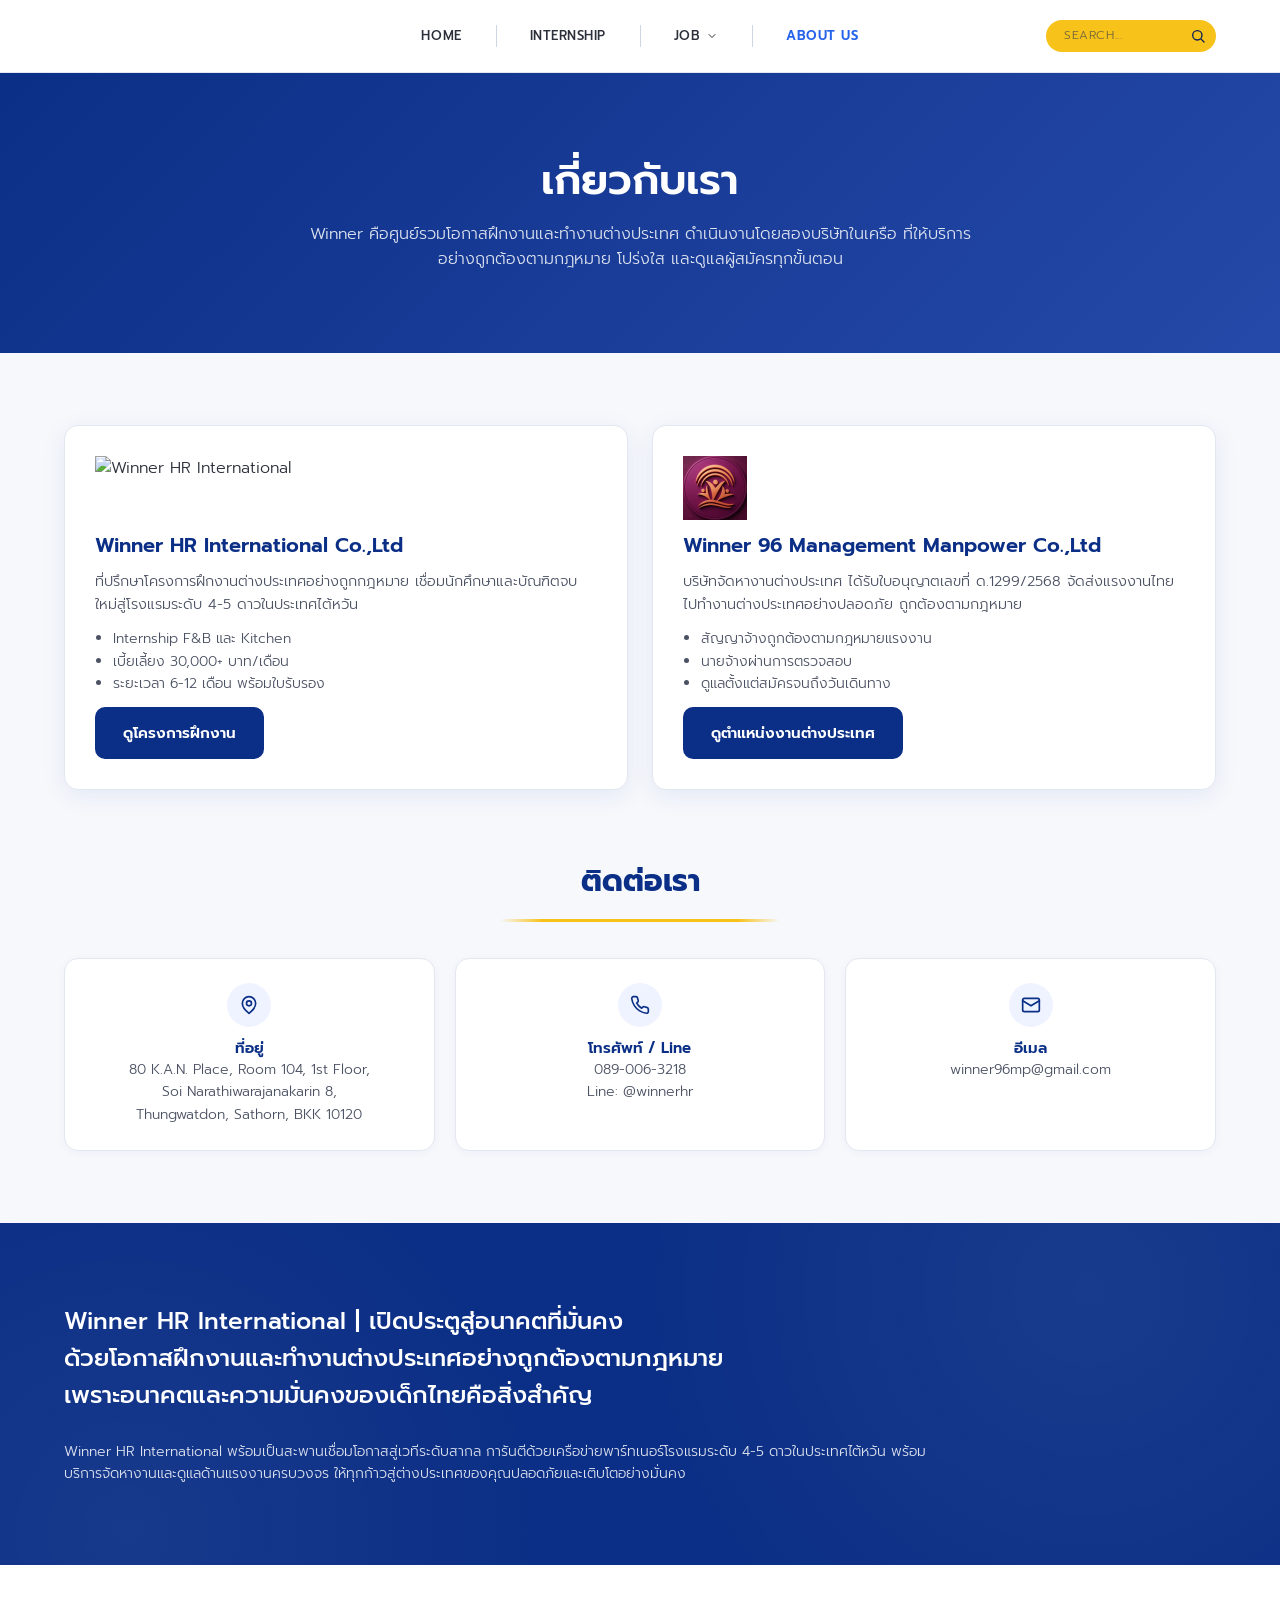
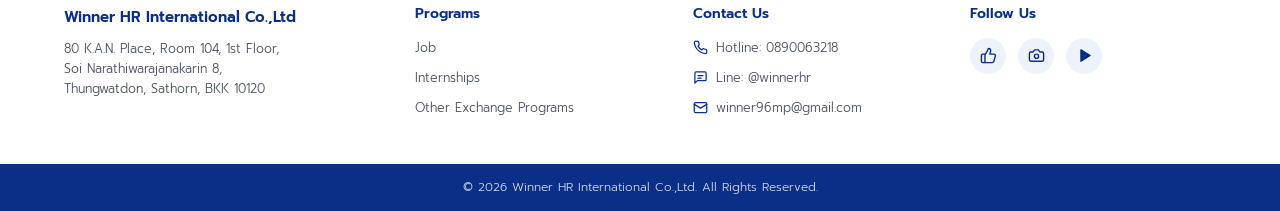
==== about.html @ a6081650 "First commit" ====
<!doctype html>
<html lang="th">
<head>
  <meta charset="utf-8">
  <meta name="viewport" content="width=device-width, initial-scale=1">
  <title>About Us | Winner</title>
  <link rel="preconnect" href="https://fonts.googleapis.com">
  <link rel="preconnect" href="https://fonts.gstatic.com" crossorigin>
  <link href="https://fonts.googleapis.com/css2?family=Prompt:wght@300;400;500;600;700;800&display=swap" rel="stylesheet">
  <link rel="stylesheet" href="css/style.css">
</head>
<body data-page="about" data-brand="none">
  <div id="site-header"></div>
  <main>
    <section class="about-hero">
      <div class="container">
        <h1>เกี่ยวกับเรา</h1>
        <p>Winner คือศูนย์รวมโอกาสฝึกงานและทำงานต่างประเทศ ดำเนินงานโดยสองบริษัทในเครือ ที่ให้บริการอย่างถูกต้องตามกฎหมาย โปร่งใส และดูแลผู้สมัครทุกขั้นตอน</p>
      </div>
    </section>

    <section class="section">
      <div class="container brand-grid">
        <div class="brand-card reveal">
          <img src="assets/logo-winner-hr.png" alt="Winner HR International">
          <h3>Winner HR International Co.,Ltd</h3>
          <p>ที่ปรึกษาโครงการฝึกงานต่างประเทศอย่างถูกกฎหมาย เชื่อมนักศึกษาและบัณฑิตจบใหม่สู่โรงแรมระดับ 4-5 ดาวในประเทศไต้หวัน</p>
          <ul><li>Internship F&amp;B และ Kitchen</li><li>เบี้ยเลี้ยง 30,000+ บาท/เดือน</li><li>ระยะเวลา 6-12 เดือน พร้อมใบรับรอง</li></ul>
          <a href="internship.html" class="btn btn-navy">ดูโครงการฝึกงาน</a>
        </div>
        <div class="brand-card reveal">
          <img src="assets/logo-winner96.jpg" alt="Winner 96 Management Manpower">
          <h3>Winner 96 Management Manpower Co.,Ltd</h3>
          <p>บริษัทจัดหางานต่างประเทศ ได้รับใบอนุญาตเลขที่ ด.1299/2568 จัดส่งแรงงานไทยไปทำงานต่างประเทศอย่างปลอดภัย ถูกต้องตามกฎหมาย</p>
          <ul><li>สัญญาจ้างถูกต้องตามกฎหมายแรงงาน</li><li>นายจ้างผ่านการตรวจสอบ</li><li>ดูแลตั้งแต่สมัครจนถึงวันเดินทาง</li></ul>
          <a href="job.html" class="btn btn-navy">ดูตำแหน่งงานต่างประเทศ</a>
        </div>
      </div>
    </section>

    <section id="contact" class="section" style="padding-top:0">
      <div class="container">
        <h2 class="section-title text-center reveal">ติดต่อเรา</h2>
        <span class="title-underline"></span>
        <div class="contact-grid" style="margin-top:36px" id="contact-grid"></div>
      </div>
    </section>
  </main>
  <div id="site-footer"></div>

  <script src="js/config.js"></script>
  <script src="js/jobs-data.js"></script>
  <script src="js/layout.js"></script>
  <script>
    (function () {
      const C = WINNER_CONFIG.contact;
      document.getElementById("contact-grid").innerHTML = `
        <div class="contact-item reveal"><span class="b-icon">${ICONS.mapPin}</span><h4>ที่อยู่</h4><p>${C.address}</p></div>
        <div class="contact-item reveal"><span class="b-icon">${ICONS.phone}</span><h4>โทรศัพท์ / Line</h4>
          <p><a href="tel:${C.hotline}">${C.hotlineDisplay}</a><br><a href="${C.lineUrl}" target="_blank" rel="noopener">Line: ${C.line}</a></p></div>
        <div class="contact-item reveal"><span class="b-icon">${ICONS.mail}</span><h4>อีเมล</h4><p><a href="mailto:${C.email}">${C.email}</a></p></div>`;
    })();
  </script>
</body>
</html>
---- css/style.css ----
/* =========================================================
   WINNER — shared styles
   ========================================================= */
:root {
  --navy: #0b2f86;
  --navy-700: #0a2a78;
  --navy-900: #071d57;
  --blue: #2563eb;
  --yellow: #f7c21a;
  --yellow-600: #e5ad00;
  --gold: #d4a437;
  --purple: #3b1460;
  --text: #2b2f3a;
  --muted: #6b7280;
  --line: #e3e7f0;
  --bg: #ffffff;
  --bg-soft: #f6f8fc;
  --card: #ffffff;
  --hot-bg: #f7ebc9;
  --radius: 14px;
  --shadow: 0 6px 24px rgba(11, 47, 134, 0.08);
  --shadow-lg: 0 16px 40px rgba(11, 47, 134, 0.16);
  --font: "Prompt", "Noto Sans Thai", system-ui, sans-serif;
}

*, *::before, *::after { box-sizing: border-box; }
html { scroll-behavior: smooth; }
body {
  margin: 0;
  font-family: var(--font);
  font-weight: 300;
  color: var(--text);
  background: var(--bg-soft);
  line-height: 1.6;
  -webkit-font-smoothing: antialiased;
}
img { max-width: 100%; display: block; }
a { color: inherit; text-decoration: none; }
h1, h2, h3, h4 { margin: 0; font-weight: 600; line-height: 1.3; color: var(--navy); }
p { margin: 0; }
button, input, select, textarea { font: inherit; }

.container { width: 100%; max-width: 1200px; margin: 0 auto; padding: 0 24px; }
.section { padding: 72px 0; }
.section-sm { padding: 48px 0; }
.text-center { text-align: center; }

.section-title { font-size: clamp(22px, 2.6vw, 30px); font-weight: 700; color: var(--navy); }
.section-sub { color: var(--muted); font-size: 15px; max-width: 760px; margin: 12px auto 0; }
.eyebrow { font-size: 12px; font-weight: 600; letter-spacing: .12em; text-transform: uppercase; color: var(--navy); }
.title-underline { display: block; width: 280px; max-width: 70%; height: 3px; margin: 18px auto 0; background: linear-gradient(90deg, transparent, var(--yellow) 15%, var(--yellow) 85%, transparent); border-radius: 3px; }

/* ---------- Buttons ---------- */
.btn {
  display: inline-flex; align-items: center; justify-content: center; gap: 8px;
  padding: 12px 26px; border-radius: 10px; border: 2px solid transparent;
  font-weight: 600; font-size: 15px; cursor: pointer; transition: .2s ease;
}
.btn-yellow { background: var(--yellow); color: var(--navy-900); }
.btn-yellow:hover { background: var(--yellow-600); transform: translateY(-1px); }
.btn-outline-light { border-color: rgba(255,255,255,.85); color: #fff; }
.btn-outline-light:hover { background: rgba(255,255,255,.12); }
.btn-navy { background: var(--navy); color: #fff; }
.btn-navy:hover { background: var(--navy-900); }
.btn-sm { padding: 7px 16px; font-size: 13px; border-radius: 999px; }
.btn-block { width: 100%; }

/* =========================================================
   Header
   ========================================================= */
.site-header {
  position: sticky; top: 0; z-index: 50;
  background: rgba(255,255,255,.96); backdrop-filter: blur(8px);
  border-bottom: 1px solid var(--line);
}
.header-inner {
  display: grid; grid-template-columns: 1fr auto 1fr; align-items: center;
  min-height: 72px; gap: 16px;
}
.brand { display: flex; align-items: center; justify-self: start; }
.brand img { height: 52px; width: auto; }
.main-nav { display: flex; align-items: center; }
.main-nav > a, .nav-dropdown > .nav-link {
  display: inline-flex; align-items: center; gap: 6px;
  padding: 8px 34px; font-size: 13px; font-weight: 500; letter-spacing: .04em;
  color: #2b2f3a; position: relative; background: none; border: 0; cursor: pointer;
}
.main-nav > * + *::before {
  content: ""; position: absolute; left: 0; top: 50%; transform: translateY(-50%);
  width: 1px; height: 22px; background: #cfd5e3;
}
.main-nav > a, .nav-dropdown { position: relative; }
.main-nav > a:hover, .nav-dropdown > .nav-link:hover, .main-nav .active { color: var(--blue); }
.main-nav .active { font-weight: 600; }
.nav-dropdown .chev { width: 12px; height: 12px; transition: transform .2s; }
.dropdown-menu {
  position: absolute; top: calc(100% + 6px); left: 50%; transform: translate(-50%, 6px);
  min-width: 240px; background: #fff; border-radius: 12px; box-shadow: var(--shadow-lg);
  border: 1px solid var(--line); padding: 8px; opacity: 0; visibility: hidden; transition: .18s ease;
}
.dropdown-menu::before { content: ""; position: absolute; inset: -10px 0 auto 0; height: 10px; }
.nav-dropdown:hover .dropdown-menu, .nav-dropdown.open .dropdown-menu {
  opacity: 1; visibility: visible; transform: translate(-50%, 0);
}
.nav-dropdown:hover .chev, .nav-dropdown.open .chev { transform: rotate(180deg); }
.dropdown-menu a, .dropdown-menu .disabled {
  display: flex; align-items: center; gap: 10px; padding: 9px 12px; border-radius: 8px;
  font-size: 14px; font-weight: 400;
}
.dropdown-menu a:hover { background: var(--bg-soft); color: var(--navy); }
.dropdown-menu a.current { background: #eef3ff; color: var(--navy); font-weight: 500; }
.dropdown-menu .disabled { color: #a0a7b5; cursor: default; font-size: 13px; }
.dropdown-menu .flag { width: 24px; height: 16px; object-fit: cover; border-radius: 3px; box-shadow: 0 0 0 1px rgba(0,0,0,.08); }
.dropdown-menu .dd-label { font-size: 11px; font-weight: 600; letter-spacing: .08em; color: var(--muted); padding: 6px 12px 4px; text-transform: uppercase; }
.dropdown-menu hr { border: 0; border-top: 1px solid var(--line); margin: 6px 4px; }

.search {
  justify-self: end; display: flex; align-items: center;
  background: var(--yellow); border-radius: 999px; padding: 4px 6px 4px 16px; width: 170px;
}
.search input {
  border: 0; background: transparent; outline: none; width: 100%;
  font-size: 12px; color: var(--navy-900);
}
.search input::placeholder { color: rgba(7,29,87,.55); letter-spacing: .05em; }
.search button { border: 0; background: transparent; cursor: pointer; display: grid; place-items: center; padding: 4px; color: var(--navy-900); }
.search svg { width: 16px; height: 16px; }

.nav-toggle { display: none; border: 0; background: transparent; cursor: pointer; padding: 8px; color: var(--navy); justify-self: end; }
.nav-toggle svg { width: 26px; height: 26px; }

.toast {
  position: fixed; left: 50%; bottom: 28px; transform: translate(-50%, 20px);
  background: var(--navy-900); color: #fff; padding: 12px 20px; border-radius: 10px;
  font-size: 14px; opacity: 0; transition: .25s; z-index: 100; pointer-events: none; box-shadow: var(--shadow-lg);
}
.toast.show { opacity: 1; transform: translate(-50%, 0); }

/* =========================================================
   Media slots (image with designed fallback)
   ========================================================= */
.media {
  position: relative; overflow: hidden;
  background: var(--ph, linear-gradient(135deg, #dfe6f5, #b9c7e6));
  background-size: cover; background-position: center;
}
.media.has-img { background-image: var(--img) !important; }
.media.has-img .fallback-only { display: none !important; }
.img-hint {
  position: absolute; right: 8px; bottom: 8px; z-index: 3;
  font: 500 10px/1 ui-monospace, monospace; padding: 4px 6px; border-radius: 4px;
  background: rgba(0,0,0,.45); color: #fff; opacity: .75; pointer-events: none;
}
.media.has-img .img-hint { display: none; }

/* =========================================================
   Hero carousel (home)
   ========================================================= */
.hero-carousel { position: relative; overflow: hidden; background: #0d1a40; }
.slides { display: flex; transition: transform .6s cubic-bezier(.6,.05,.3,1); }
.slide { flex: 0 0 100%; aspect-ratio: 1440 / 560; min-height: 340px; }
.slide .slide-content {
  position: absolute; inset: 0; display: flex; flex-direction: column; justify-content: center;
  padding: 0 7%; color: #fff;
}
.carousel-btn {
  position: absolute; top: 50%; transform: translateY(-50%); z-index: 5;
  width: 44px; height: 44px; border-radius: 50%; border: 0; cursor: pointer;
  background: rgba(255,255,255,.85); color: var(--navy); display: grid; place-items: center;
  box-shadow: var(--shadow);
}
.carousel-btn:hover { background: #fff; }
.carousel-btn svg { width: 20px; height: 20px; }
.carousel-btn.prev { left: 18px; }
.carousel-btn.next { right: 18px; }
.dots { position: absolute; bottom: 16px; left: 0; right: 0; display: flex; justify-content: center; gap: 8px; z-index: 5; }
.dots button { width: 10px; height: 10px; border-radius: 999px; border: 0; background: rgba(255,255,255,.55); cursor: pointer; transition: .25s; padding: 0; }
.dots button.active { width: 28px; background: var(--yellow); }

/* fallback designs for banners */
.ph-hr {
  --ph: radial-gradient(circle at 80% 30%, rgba(255,255,255,.25), transparent 40%),
        linear-gradient(110deg, #ffffff 0%, #ffffff 56%, #1f3f93 56.2%, #0b2f86 75%, #3a64c8 100%);
}
.ph-hr .slide-content { color: var(--navy); }
.banner-title-hr { font-size: clamp(40px, 7vw, 96px); font-weight: 800; color: var(--navy); line-height: 1; }
.banner-title-hr span { display: block; font-style: italic; color: var(--gold); font-weight: 700; }
.ph-w96 {
  --ph: radial-gradient(circle at 75% 40%, rgba(247,194,26,.35), transparent 35%),
        linear-gradient(120deg, #2a0b4a 0%, #4b1680 55%, #2a0b4a 100%);
}
.banner-title-w96 { font-size: clamp(26px, 4vw, 52px); font-weight: 700; color: #fff; }
.banner-title-w96 b { color: var(--yellow); font-weight: 800; }
.banner-badges { display: flex; flex-wrap: wrap; gap: 10px 22px; margin-top: 22px; }
.banner-badges span { display: inline-flex; align-items: center; gap: 8px; font-size: clamp(12px, 1.2vw, 15px); }
.banner-badges svg, .license-pill svg { width: 26px; height: 26px; color: var(--yellow); flex: none; }
i[data-icon] { display: inline-flex; font-style: normal; }
.ph-hr .banner-badges svg { color: var(--navy); }
.banner-logo-text { font-weight: 800; letter-spacing: .08em; font-size: clamp(18px, 2.4vw, 32px); margin-bottom: 8px; }
.ph-w96 .banner-logo-text { color: var(--yellow); }
.license-pill {
  position: absolute; top: 22px; right: 26px; z-index: 2; display: flex; align-items: center; gap: 8px;
  padding: 8px 16px; border: 1.5px solid var(--yellow); border-radius: 999px; color: #fff; font-size: 13px;
  background: rgba(0,0,0,.25);
}
.license-pill svg { width: 22px; height: 22px; color: var(--yellow); }

/* =========================================================
   Intro + category cards
   ========================================================= */
.intro-title { font-size: clamp(20px, 2.4vw, 28px); font-weight: 700; max-width: 900px; margin: 0 auto; }
.intro-quote { color: #4b5263; max-width: 720px; margin: 18px auto 0; font-size: 15px; }

.cat-grid { display: grid; grid-template-columns: repeat(3, 1fr); gap: 20px; }
.cat-card {
  position: relative; border-radius: var(--radius); overflow: hidden; aspect-ratio: 1 / 1.08;
  display: grid; place-items: center; text-align: center; color: #fff;
  box-shadow: var(--shadow); transition: transform .3s ease, box-shadow .3s ease;
}
.cat-card::after { content: ""; position: absolute; inset: 0; background: var(--tint); z-index: 1; transition: opacity .3s; }
.cat-card:hover { transform: translateY(-6px); box-shadow: var(--shadow-lg); }
.cat-card:hover::after { opacity: .88; }
.cat-card .cat-label { position: relative; z-index: 2; font-size: clamp(18px, 2vw, 24px); font-weight: 500; letter-spacing: .04em; line-height: 1.25; padding: 0 16px; }
.cat-card .cat-more { display: block; font-size: 13px; font-weight: 400; margin-top: 8px; opacity: 0; transform: translateY(6px); transition: .3s; }
.cat-card:hover .cat-more { opacity: 1; transform: none; }
.cat-job { --tint: rgba(56, 96, 196, .72); --ph: linear-gradient(135deg, #9fb5ea, #4a6fc4); }
.cat-intern { --tint: rgba(36, 150, 96, .78); --ph: linear-gradient(135deg, #8fd6b0, #23915c); }
.cat-other { --tint: rgba(226, 96, 28, .78); --ph: linear-gradient(135deg, #f8b27c, #d9581a); }
.cat-card .soon-badge { position: absolute; top: 14px; right: 14px; z-index: 2; background: rgba(255,255,255,.9); color: #c2410c; font-size: 11px; font-weight: 600; padding: 4px 10px; border-radius: 999px; }

/* =========================================================
   Program highlight block
   ========================================================= */
.highlight-grid { display: grid; grid-template-columns: 1fr 1fr; gap: 20px; align-items: stretch; }
.poster {
  border-radius: var(--radius); box-shadow: var(--shadow); min-height: 340px;
  --ph: linear-gradient(160deg, #ffffff 0%, #f1ecff 55%, #e2d8ff 100%);
}
.poster-fallback { position: absolute; inset: 0; padding: 26px; display: flex; flex-direction: column; justify-content: space-between; }
.poster-fallback .p-title { font-size: clamp(30px, 4vw, 48px); font-weight: 800; color: #1a1a2e; line-height: 1; font-style: italic; }
.poster-fallback .p-title em { color: #e11d74; }
.poster-fallback .p-tag { display: inline-block; background: #3b1a7a; color: #fff; padding: 4px 14px; border-radius: 6px; font-weight: 600; font-size: 14px; margin-top: 10px; }
.poster-fallback .p-stats { display: flex; gap: 12px; flex-wrap: wrap; }
.poster-fallback .p-stats div { background: #fff; border-radius: 10px; padding: 8px 14px; text-align: center; box-shadow: 0 2px 8px rgba(0,0,0,.06); font-size: 12px; }
.poster-fallback .p-stats b { display: block; color: #e11d48; font-size: 22px; font-weight: 800; }
.highlight-side { display: grid; grid-template-rows: auto 1fr; gap: 20px; }
.info-card { background: var(--card); border: 1px solid var(--line); border-radius: var(--radius); padding: 24px; box-shadow: var(--shadow); }
.info-head { display: flex; gap: 14px; align-items: flex-start; }
.icon-box {
  flex: none; width: 40px; height: 40px; border-radius: 10px; display: grid; place-items: center;
  border: 1.5px solid #c9d4ee; color: var(--navy); background: #fff;
}
.icon-box svg { width: 20px; height: 20px; }
.info-head h3 { font-size: 17px; font-weight: 500; color: var(--navy); }
.info-head p { font-size: 13px; color: var(--muted); margin-top: 4px; }
.stat-row { display: grid; grid-template-columns: 1fr 1fr; gap: 12px; margin-top: 20px; }
.stat { border: 1px solid var(--line); border-radius: 10px; padding: 12px; text-align: center; }
.stat b { display: block; color: var(--navy); font-size: 17px; font-weight: 700; }
.stat span { font-size: 12px; color: var(--muted); }
.mini-row { display: grid; grid-template-columns: 1fr 1fr; gap: 20px; }
.mini-img { border-radius: var(--radius); min-height: 150px; box-shadow: var(--shadow); --ph: linear-gradient(135deg, #f3ead8, #c9b48a); }
.mini-img .mini-fallback { position: absolute; inset: 0; padding: 16px; display: flex; flex-direction: column; justify-content: flex-end; color: #3a2a00; font-weight: 700; font-size: 18px; line-height: 1.25; }
.consult-card {
  position: relative; overflow: hidden; border-radius: var(--radius); padding: 22px;
  background: var(--navy); color: #fff; display: flex; flex-direction: column; justify-content: center; gap: 6px;
  box-shadow: var(--shadow);
}
.consult-card h3 { color: #fff; font-size: 16px; }
.consult-card p { font-size: 12px; color: rgba(255,255,255,.75); max-width: 70%; }
.consult-card .btn { align-self: flex-start; margin-top: 10px; }
.consult-card .bg-icon { position: absolute; right: -14px; bottom: -14px; width: 110px; height: 110px; color: rgba(255,255,255,.08); }

/* =========================================================
   Why choose
   ========================================================= */
.why-grid { display: grid; grid-template-columns: 1fr 1fr; gap: 40px; align-items: center; }
.why-title { font-size: 22px; font-weight: 600; margin-bottom: 24px; }
.why-item { display: flex; gap: 16px; margin-bottom: 24px; }
.why-item .dot-icon { flex: none; width: 36px; height: 36px; border-radius: 50%; display: grid; place-items: center; }
.why-item .dot-icon svg { width: 18px; height: 18px; }
.why-item h4 { font-size: 15px; font-weight: 600; color: #1f2937; }
.why-item p { font-size: 13.5px; color: var(--muted); margin-top: 4px; }
.di-blue { background: #e7ecfb; color: var(--navy); }
.di-yellow { background: #fdf0c7; color: #a87700; }
.di-indigo { background: #e5e9ff; color: #3355d6; }
.why-photos { display: grid; grid-template-columns: 1fr 1fr; gap: 18px; align-items: center; }
.why-photos .media { border-radius: var(--radius); box-shadow: var(--shadow); }
.why-photos .media:first-child { aspect-ratio: 1 / .95; --ph: linear-gradient(135deg, #e8eef8, #9fb3d6); }
.why-photos .media:last-child { aspect-ratio: 1 / 1.08; --ph: linear-gradient(135deg, #dfe9f2, #7e9bc0); margin-top: 32px; }

/* =========================================================
   Benefit cards
   ========================================================= */
.benefit-grid { display: flex; flex-wrap: wrap; justify-content: center; gap: 20px; }
.benefit-card {
  flex: 1 1 280px; max-width: 360px; background: var(--card); border: 1px solid var(--line);
  border-radius: var(--radius); padding: 26px 22px; box-shadow: 0 2px 10px rgba(11,47,134,.04);
  transition: .25s;
}
.benefit-card:hover { box-shadow: var(--shadow); transform: translateY(-3px); }
.benefit-card .b-icon { width: 34px; height: 34px; border-radius: 8px; background: var(--yellow); color: var(--navy-900); display: grid; place-items: center; margin-bottom: 18px; }
.benefit-card .b-icon svg { width: 18px; height: 18px; }
.benefit-card h3 { font-size: 15px; font-weight: 600; }
.benefit-card p { font-size: 13px; color: var(--muted); margin-top: 6px; }
.benefit-grid.two { display: grid; grid-template-columns: 1fr 1fr; }
.benefit-grid.two .benefit-card { max-width: none; }

/* =========================================================
   CTA band + footer
   ========================================================= */
.cta-band {
  background:
    radial-gradient(circle at 85% 20%, rgba(255,255,255,.06), transparent 40%),
    radial-gradient(circle at 10% 90%, rgba(255,255,255,.05), transparent 35%),
    var(--navy);
  color: #fff; padding: 80px 0;
}
.cta-band h2 { color: #fff; font-size: clamp(18px, 2vw, 24px); font-weight: 500; line-height: 1.55; }
.cta-band p { margin-top: 26px; font-size: 14px; color: rgba(255,255,255,.85); max-width: 880px; }

.site-footer { background: #fff; padding: 40px 0 0; }
.footer-grid { display: grid; grid-template-columns: 1.3fr 1fr 1fr 1fr; gap: 32px; padding-bottom: 36px; }
.footer-brand img { height: 50px; width: auto; margin-bottom: 14px; }
.footer-brand .footer-name { font-weight: 600; color: var(--navy); font-size: 15px; margin-bottom: 10px; }
.footer-brand p { font-size: 12.5px; color: #4b5263; }
.footer-col h4 { font-size: 14px; font-weight: 600; margin-bottom: 14px; }
.footer-col a, .footer-col li { display: flex; align-items: center; gap: 8px; font-size: 12.5px; color: #4b5263; margin-bottom: 10px; }
.footer-col a:hover { color: var(--navy); }
.footer-col ul { list-style: none; margin: 0; padding: 0; }
.footer-col svg { width: 15px; height: 15px; color: var(--navy); flex: none; }
.socials { display: flex; gap: 12px; }
.socials a { width: 36px; height: 36px; border-radius: 50%; background: #eef2fb; display: grid; place-items: center; color: var(--navy); transition: .2s; margin: 0; }
.socials a:hover { background: var(--navy); color: #fff; }
.socials a:hover svg { color: #fff; }
.socials svg { width: 17px; height: 17px; }
.copyright { background: var(--navy); color: rgba(255,255,255,.8); text-align: center; font-size: 12px; padding: 14px 0; }

/* =========================================================
   Internship page
   ========================================================= */
.tw-hero { display: grid; grid-template-columns: 1fr 1fr; height: clamp(420px, 46vw, 640px); }
.tw-left { display: grid; grid-template-rows: 1.15fr 1fr; gap: 6px; padding-right: 6px; background: #fff; }
.tw-left-bottom { display: grid; grid-template-columns: 1fr 1fr; grid-template-rows: 1fr 1fr; gap: 6px; }
.tw-left .media:nth-child(1) { --ph: linear-gradient(160deg, #c0392b, #7b1d12 60%, #e3b04b); }
.tw-left-bottom .media:nth-child(1) { --ph: linear-gradient(160deg, #a6c8ef, #e9eef6 70%, #9aa7b8); }
.tw-left-bottom .media:nth-child(2) { --ph: radial-gradient(circle at 50% 50%, #ff4b2b, #8a0f0f 70%); }
.tw-left-bottom .media:nth-child(3) { --ph: linear-gradient(160deg, #3b2412, #c3741e 60%, #2a1a0b); }
.tw-left-bottom .media:nth-child(4) { --ph: linear-gradient(180deg, #6fa8ff, #ffffff 50%, #5c8fd6); }
.tw-right {
  --ph: radial-gradient(circle at 70% 85%, rgba(255,190,90,.6), transparent 45%),
        linear-gradient(180deg, #2c3e78 0%, #7a3d6a 55%, #f0954a 100%);
  display: flex; align-items: flex-start; justify-content: center;
}
.tw-right .tw-text {
  position: relative; z-index: 2; margin-top: 18%; text-align: center; color: #fff;
  font-size: clamp(30px, 4.4vw, 64px); font-weight: 600; line-height: 1.2; letter-spacing: .02em;
  text-shadow: 0 4px 20px rgba(0,0,0,.4);
}
.tw-flag { position: absolute; top: 0; left: 6%; width: 46%; aspect-ratio: 3/2; opacity: .9; z-index: 1; filter: drop-shadow(0 6px 18px rgba(0,0,0,.3)); }

.page-title { font-size: clamp(24px, 3.2vw, 36px); font-weight: 700; color: var(--navy); }

/* =========================================================
   Application form
   ========================================================= */
.apply-section { background: linear-gradient(180deg, var(--bg-soft) 0%, #eaf0fc 100%); }
.apply-wrap { display: grid; grid-template-columns: 340px 1fr; gap: 28px; align-items: start; }
.apply-aside {
  background: var(--navy); color: #fff; border-radius: var(--radius); padding: 30px 26px;
  position: sticky; top: 96px; overflow: hidden;
}
.apply-aside h3 { color: #fff; font-size: 20px; }
.apply-aside > p { color: rgba(255,255,255,.8); font-size: 14px; margin-top: 8px; }
.steps { list-style: none; padding: 0; margin: 24px 0 0; counter-reset: step; }
.steps li { counter-increment: step; position: relative; padding-left: 42px; margin-bottom: 18px; font-size: 14px; }
.steps li::before {
  content: counter(step); position: absolute; left: 0; top: 0; width: 28px; height: 28px; border-radius: 50%;
  background: var(--yellow); color: var(--navy-900); font-weight: 700; display: grid; place-items: center; font-size: 13px;
}
.steps li b { display: block; font-weight: 600; }
.steps li span { color: rgba(255,255,255,.7); font-size: 12.5px; }
.aside-contact { border-top: 1px solid rgba(255,255,255,.18); margin-top: 8px; padding-top: 18px; font-size: 13px; }
.aside-contact a { display: flex; align-items: center; gap: 8px; margin-bottom: 8px; color: #fff; }
.aside-contact svg { width: 16px; height: 16px; color: var(--yellow); }

.form-card { background: #fff; border-radius: var(--radius); padding: 32px; box-shadow: var(--shadow); border: 1px solid var(--line); }
.form-card h3 { font-size: 22px; }
.form-card .form-sub { color: var(--muted); font-size: 14px; margin-top: 6px; }
.form-group-title {
  display: flex; align-items: center; gap: 10px; font-size: 15px; font-weight: 600; color: var(--navy);
  margin: 28px 0 14px; padding-bottom: 8px; border-bottom: 1px solid var(--line);
}
.form-group-title .n { width: 24px; height: 24px; border-radius: 6px; background: #eef3ff; display: grid; place-items: center; font-size: 12px; }
.form-grid { display: grid; grid-template-columns: 1fr 1fr; gap: 16px 18px; }
.field { display: flex; flex-direction: column; gap: 6px; min-width: 0; }
.field.full { grid-column: 1 / -1; }
.field label, .field .label { font-size: 13.5px; font-weight: 500; color: #374151; }
.field .req { color: #e11d48; }
.field input, .field select, .field textarea {
  width: 100%; padding: 11px 14px; border: 1.5px solid #dbe1ec; border-radius: 10px; background: #fbfcfe;
  font-size: 14px; color: var(--text); outline: none; transition: border-color .15s, box-shadow .15s;
}
.field textarea { min-height: 96px; resize: vertical; }
.field input:focus, .field select:focus, .field textarea:focus { border-color: var(--blue); box-shadow: 0 0 0 3px rgba(37,99,235,.12); background: #fff; }
.field.invalid input, .field.invalid select, .field.invalid textarea { border-color: #e11d48; }
.field .err { font-size: 12px; color: #e11d48; display: none; }
.field.invalid .err { display: block; }
.choice-row { display: flex; flex-wrap: wrap; gap: 8px; }
.choice { position: relative; }
.choice input { position: absolute; opacity: 0; pointer-events: none; }
.choice span {
  display: inline-block; padding: 8px 16px; border: 1.5px solid #dbe1ec; border-radius: 999px; font-size: 13.5px;
  cursor: pointer; transition: .15s; background: #fbfcfe;
}
.choice input:checked + span { border-color: var(--navy); background: var(--navy); color: #fff; }
.choice input:focus-visible + span { box-shadow: 0 0 0 3px rgba(37,99,235,.25); }
.consent { display: flex; gap: 10px; align-items: flex-start; font-size: 13px; color: #4b5263; margin-top: 22px; }
.consent input { margin-top: 4px; width: 18px; height: 18px; accent-color: var(--navy); flex: none; }
.form-actions { margin-top: 24px; display: flex; gap: 12px; align-items: center; flex-wrap: wrap; }
.form-actions .btn[disabled] { opacity: .6; cursor: wait; }
.form-note { font-size: 12px; color: var(--muted); }
.form-success { text-align: center; padding: 40px 10px; display: none; }
.form-success .ok { width: 72px; height: 72px; border-radius: 50%; background: #e7f8ef; color: #16a34a; display: grid; place-items: center; margin: 0 auto 18px; }
.form-success .ok svg { width: 36px; height: 36px; }
.form-success h3 { font-size: 22px; }
.form-success p { color: var(--muted); margin-top: 8px; }
.form-card.done form { display: none; }
.form-card.done .form-success { display: block; }
.demo-note { margin-top: 14px; font-size: 12px; color: #a16207; background: #fef9e7; border: 1px dashed #f4d27a; padding: 8px 12px; border-radius: 8px; display: inline-block; }

/* =========================================================
   Job pages
   ========================================================= */
.w96-banner { aspect-ratio: 1440 / 560; min-height: 360px; }
.w96-banner .slide-content { position: absolute; inset: 0; display: flex; flex-direction: column; justify-content: center; padding: 0 7%; color: #fff; }

.country-select-bar {
  display: flex; align-items: center; justify-content: center; gap: 12px; flex-wrap: wrap; margin-top: 26px;
}
.country-select-bar label { font-weight: 500; color: var(--navy); font-size: 15px; }
.select-pretty {
  appearance: none; -webkit-appearance: none; min-width: 260px; padding: 12px 44px 12px 16px; border-radius: 10px;
  border: 1.5px solid #cfd8ea; background: #fff url("data:image/svg+xml,%3Csvg xmlns='http://www.w3.org/2000/svg' viewBox='0 0 24 24' fill='none' stroke='%230b2f86' stroke-width='2.4' stroke-linecap='round' stroke-linejoin='round'%3E%3Cpath d='m6 9 6 6 6-6'/%3E%3C/svg%3E") no-repeat right 14px center / 16px;
  font-size: 15px; color: var(--navy); font-weight: 500; cursor: pointer; outline: none;
}
.select-pretty:focus { border-color: var(--blue); box-shadow: 0 0 0 3px rgba(37,99,235,.12); }
.country-grid { display: grid; grid-template-columns: repeat(auto-fill, minmax(240px, 1fr)); gap: 20px; margin-top: 36px; }
.country-card {
  position: relative; border-radius: var(--radius); overflow: hidden; background: #fff; border: 1px solid var(--line);
  box-shadow: var(--shadow); transition: .25s; display: flex; flex-direction: column;
}
.country-card:hover { transform: translateY(-4px); box-shadow: var(--shadow-lg); }
.country-card .cc-img { aspect-ratio: 16/9; --ph: linear-gradient(135deg, #263b6e, #0b1a3f); display: grid; place-items: center; }
.country-card .cc-flag { width: 76px; height: 76px; border-radius: 50%; object-fit: cover; border: 3px solid var(--gold); box-shadow: 0 6px 16px rgba(0,0,0,.3); position: relative; z-index: 2; }
.country-card .cc-body { padding: 16px 18px 20px; }
.country-card h3 { font-size: 18px; }
.country-card p { font-size: 13px; color: var(--muted); margin-top: 2px; }
.country-card .cc-meta { display: flex; justify-content: space-between; align-items: center; margin-top: 12px; font-size: 13px; color: var(--navy); font-weight: 500; }
.country-card.coming { opacity: .6; pointer-events: none; }
.country-card.coming .cc-img { --ph: linear-gradient(135deg, #cfd6e4, #aab3c5); }
.country-card .cc-badge { position: absolute; top: 12px; left: 12px; z-index: 3; background: var(--yellow); color: var(--navy-900); font-size: 11px; font-weight: 600; padding: 4px 10px; border-radius: 999px; }

.job-hero {
  position: relative; color: #fff; padding: 64px 0;
  --ph: radial-gradient(circle at 75% 30%, rgba(80,110,170,.4), transparent 50%), linear-gradient(135deg, #1b2747 0%, #2d3c5e 50%, #121a33 100%);
}
.job-hero::before {
  content: ""; position: absolute; inset: 0; z-index: 1;
  background: linear-gradient(90deg, rgba(11,20,45,.88) 0%, rgba(11,20,45,.6) 55%, rgba(11,20,45,.25) 100%);
}
.job-hero .container { position: relative; z-index: 2; display: grid; grid-template-columns: 1.3fr 1fr; gap: 40px; align-items: center; }
.legal-badge { display: inline-flex; align-items: center; gap: 6px; background: var(--yellow); color: var(--navy-900); font-size: 12px; font-weight: 600; padding: 5px 12px; border-radius: 999px; }
.legal-badge svg { width: 14px; height: 14px; }
.job-hero h1 { color: #fff; font-size: clamp(30px, 4vw, 48px); font-weight: 700; margin-top: 18px; line-height: 1.2; }
.job-hero h1 span { display: block; color: var(--yellow); }
.job-hero .lead { color: rgba(255,255,255,.85); margin-top: 16px; font-size: 15px; max-width: 520px; }
.job-hero .contact-lines { margin-top: 18px; font-size: 14px; display: grid; gap: 8px; }
.job-hero .contact-lines a { display: inline-flex; align-items: center; gap: 10px; }
.job-hero .contact-lines svg { width: 16px; height: 16px; color: var(--yellow); }
.job-hero .hero-actions { display: flex; gap: 14px; flex-wrap: wrap; margin-top: 26px; }
.flag-circle {
  justify-self: center; width: min(340px, 80%); aspect-ratio: 1; border-radius: 50%; overflow: hidden;
  border: 5px solid var(--gold); box-shadow: 0 20px 50px rgba(0,0,0,.45), 0 0 0 10px rgba(212,164,55,.15);
}
.flag-circle img { width: 100%; height: 100%; object-fit: cover; }

.table-card { margin-top: 32px; background: #fff; border-radius: var(--radius); box-shadow: var(--shadow); border: 1px solid var(--line); overflow: hidden; }
.table-scroll { overflow-x: auto; }
.job-table { width: 100%; border-collapse: collapse; min-width: 720px; }
.job-table th { background: var(--navy); color: #fff; font-size: 13px; font-weight: 600; text-align: left; padding: 16px 18px; }
.job-table th:last-child, .job-table td:last-child { text-align: right; }
.job-table th:last-child { color: var(--yellow); }
.job-table td { padding: 14px 18px; border-bottom: 1px solid #eef1f6; font-size: 13.5px; vertical-align: middle; }
.job-table tr:last-child td { border-bottom: 0; }
.job-table tr.hot td { background: var(--hot-bg); }
.job-table tbody tr:hover td { background: #f3f6fd; }
.job-table tbody tr.hot:hover td { background: #f3e2b3; }
.job-table .pos { font-weight: 600; color: #1f2937; }
.hot-badge { display: inline-block; margin-left: 8px; background: var(--navy); color: #fff; font-size: 10px; font-weight: 700; padding: 2px 7px; border-radius: 4px; vertical-align: 2px; letter-spacing: .05em; }
.job-table .salary b { display: block; color: var(--navy); font-weight: 600; font-size: 14.5px; }
.job-table .salary small { color: var(--muted); font-size: 11px; }
.table-foot { padding: 12px 18px; font-size: 12px; color: var(--muted); background: #fafbfe; border-top: 1px solid #eef1f6; }
.not-found { text-align: center; padding: 120px 20px; }

/* =========================================================
   About page
   ========================================================= */
.about-hero { background: linear-gradient(135deg, var(--navy) 0%, #2549a8 100%); color: #fff; padding: 80px 0; text-align: center; }
.about-hero h1 { color: #fff; font-size: clamp(28px, 4vw, 42px); }
.about-hero p { color: rgba(255,255,255,.85); max-width: 680px; margin: 14px auto 0; }
.brand-grid { display: grid; grid-template-columns: 1fr 1fr; gap: 24px; }
.brand-card { background: #fff; border-radius: var(--radius); border: 1px solid var(--line); box-shadow: var(--shadow); padding: 30px; display: flex; flex-direction: column; gap: 12px; }
.brand-card img { height: 64px; width: auto; align-self: flex-start; }
.brand-card h3 { font-size: 20px; }
.brand-card p { color: #4b5263; font-size: 14.5px; }
.brand-card ul { margin: 0; padding-left: 18px; color: #4b5263; font-size: 14px; }
.brand-card .btn { align-self: flex-start; margin-top: auto; }
.contact-grid { display: grid; grid-template-columns: repeat(3, 1fr); gap: 20px; }
.contact-item { background: #fff; border: 1px solid var(--line); border-radius: var(--radius); padding: 24px; text-align: center; box-shadow: 0 2px 10px rgba(11,47,134,.04); }
.contact-item .b-icon { width: 44px; height: 44px; border-radius: 50%; background: #eef3ff; color: var(--navy); display: grid; place-items: center; margin: 0 auto 12px; }
.contact-item .b-icon svg { width: 20px; height: 20px; }
.contact-item h4 { font-size: 15px; }
.contact-item p, .contact-item a { font-size: 14px; color: #4b5263; }

/* reveal on scroll */
.reveal { opacity: 0; transform: translateY(18px); transition: opacity .6s ease, transform .6s ease; }
.reveal.in { opacity: 1; transform: none; }
@media (prefers-reduced-motion: reduce) {
  .reveal { opacity: 1; transform: none; transition: none; }
  .slides { transition: none; }
}

/* =========================================================
   Responsive
   ========================================================= */
@media (max-width: 1080px) {
  .main-nav > a, .nav-dropdown > .nav-link { padding: 8px 20px; }
  .apply-wrap { grid-template-columns: 1fr; }
  .apply-aside { position: static; }
}
@media (max-width: 900px) {
  .header-inner { grid-template-columns: auto 1fr auto; min-height: 64px; }
  .brand img { height: 44px; }
  .nav-toggle { display: grid; place-items: center; grid-column: 3; }
  .search { display: none; }
  .main-nav {
    position: fixed; top: 64px; left: 0; right: 0; bottom: 0; z-index: 49;
    flex-direction: column; align-items: stretch; background: #fff; padding: 12px 20px 30px;
    opacity: 0; visibility: hidden; transform: translateY(-10px);
    transition: opacity .25s ease, transform .25s ease, visibility .25s; overflow-y: auto;
  }
  .main-nav.open { opacity: 1; visibility: visible; transform: none; }
  .main-nav > * + *::before { display: none; }
  .main-nav > a, .nav-dropdown > .nav-link { padding: 16px 6px; border-bottom: 1px solid var(--line); width: 100%; justify-content: space-between; font-size: 15px; }
  .dropdown-menu { position: static; transform: none; opacity: 1; visibility: visible; box-shadow: none; border: 0; padding: 4px 0 8px 12px; display: none; min-width: 0; }
  .nav-dropdown.open .dropdown-menu { display: block; transform: none; }
  .nav-dropdown:hover .dropdown-menu { transform: none; }
  .main-nav .search-mobile { display: flex; width: 100%; margin-top: 20px; }
  .highlight-grid, .why-grid, .job-hero .container, .brand-grid { grid-template-columns: 1fr; }
  .flag-circle { width: 220px; }
  .footer-grid { grid-template-columns: 1fr 1fr; }
  .tw-hero { grid-template-columns: 1fr; height: auto; }
  .tw-left { height: 420px; padding-right: 0; padding-bottom: 6px; }
  .tw-right { height: 380px; }
  .contact-grid { grid-template-columns: 1fr; }
}
@media (min-width: 901px) { .main-nav .search-mobile { display: none; } }
@media (max-width: 640px) {
  .container { padding: 0 16px; }
  .section { padding: 52px 0; }
  .cat-grid { grid-template-columns: 1fr; }
  .cat-card { aspect-ratio: 16 / 9; }
  .cat-card .cat-more { opacity: 1; transform: none; }
  .form-grid, .benefit-grid.two, .mini-row { grid-template-columns: 1fr; }
  .form-card { padding: 22px 18px; }
  .footer-grid { grid-template-columns: 1fr; gap: 24px; }
  .slide, .w96-banner { aspect-ratio: auto; min-height: 420px; }
  .carousel-btn { display: none; }
  .license-pill { position: static; align-self: flex-start; margin-bottom: 14px; }
  .why-photos .media:last-child { margin-top: 0; }
  .stat-row { grid-template-columns: 1fr 1fr; }
}
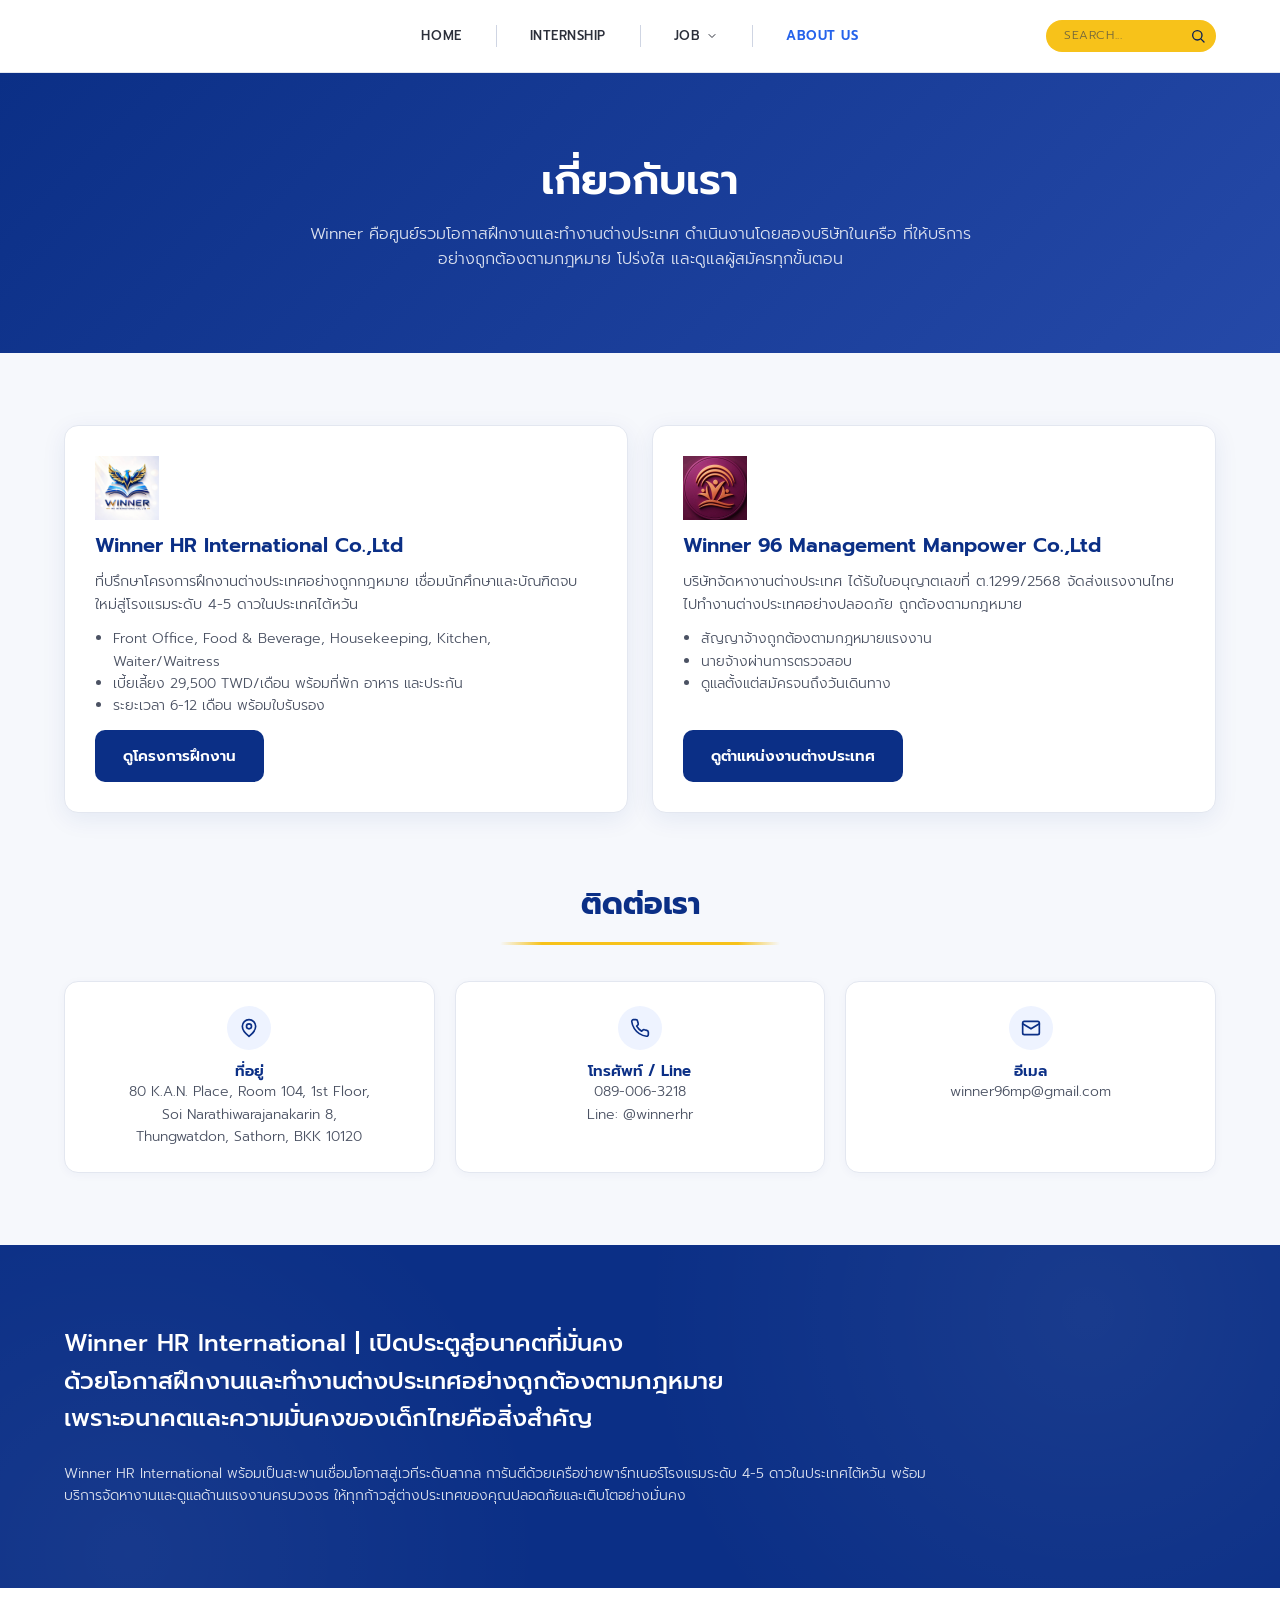
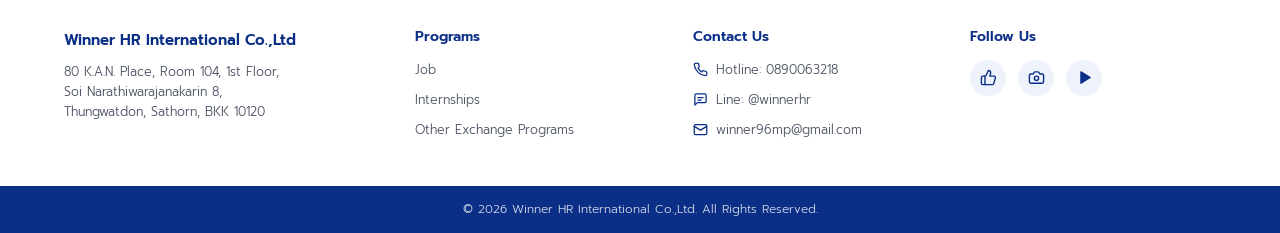
==== commit f7f17ae9: "add image card and licensed" ====
--- a/about.html
+++ b/about.html
@@ -22,16 +22,16 @@
     <section class="section">
       <div class="container brand-grid">
         <div class="brand-card reveal">
-          <img src="assets/logo-winner-hr.png" alt="Winner HR International">
+          <img src="assets/logo-winner-hr.jpg" alt="Winner HR International">
           <h3>Winner HR International Co.,Ltd</h3>
           <p>ที่ปรึกษาโครงการฝึกงานต่างประเทศอย่างถูกกฎหมาย เชื่อมนักศึกษาและบัณฑิตจบใหม่สู่โรงแรมระดับ 4-5 ดาวในประเทศไต้หวัน</p>
-          <ul><li>Internship F&amp;B และ Kitchen</li><li>เบี้ยเลี้ยง 30,000+ บาท/เดือน</li><li>ระยะเวลา 6-12 เดือน พร้อมใบรับรอง</li></ul>
+          <ul><li>Front Office, Food &amp; Beverage, Housekeeping, Kitchen, Waiter/Waitress</li><li>เบี้ยเลี้ยง 29,500 TWD/เดือน พร้อมที่พัก อาหาร และประกัน</li><li>ระยะเวลา 6-12 เดือน พร้อมใบรับรอง</li></ul>
           <a href="internship.html" class="btn btn-navy">ดูโครงการฝึกงาน</a>
         </div>
         <div class="brand-card reveal">
           <img src="assets/logo-winner96.jpg" alt="Winner 96 Management Manpower">
           <h3>Winner 96 Management Manpower Co.,Ltd</h3>
-          <p>บริษัทจัดหางานต่างประเทศ ได้รับใบอนุญาตเลขที่ ด.1299/2568 จัดส่งแรงงานไทยไปทำงานต่างประเทศอย่างปลอดภัย ถูกต้องตามกฎหมาย</p>
+          <p>บริษัทจัดหางานต่างประเทศ ได้รับใบอนุญาตเลขที่ ต.1299/2568 จัดส่งแรงงานไทยไปทำงานต่างประเทศอย่างปลอดภัย ถูกต้องตามกฎหมาย</p>
           <ul><li>สัญญาจ้างถูกต้องตามกฎหมายแรงงาน</li><li>นายจ้างผ่านการตรวจสอบ</li><li>ดูแลตั้งแต่สมัครจนถึงวันเดินทาง</li></ul>
           <a href="job.html" class="btn btn-navy">ดูตำแหน่งงานต่างประเทศ</a>
         </div>
--- a/css/style.css
+++ b/css/style.css
@@ -158,7 +158,7 @@
    ========================================================= */
 .hero-carousel { position: relative; overflow: hidden; background: #0d1a40; }
 .slides { display: flex; transition: transform .6s cubic-bezier(.6,.05,.3,1); }
-.slide { flex: 0 0 100%; aspect-ratio: 1440 / 560; min-height: 340px; }
+.slide { flex: 0 0 100%; aspect-ratio: 1440 / 560; min-height: 340px; min-width: 0; }
 .slide .slide-content {
   position: absolute; inset: 0; display: flex; flex-direction: column; justify-content: center;
   padding: 0 7%; color: #fff;
@@ -304,6 +304,33 @@
 .benefit-card p { font-size: 13px; color: var(--muted); margin-top: 6px; }
 .benefit-grid.two { display: grid; grid-template-columns: 1fr 1fr; }
 .benefit-grid.two .benefit-card { max-width: none; }
+
+/* Licence card (Job pages) */
+.licence-section { padding: 0 0 64px; }
+.licence-card {
+  display: grid; grid-template-columns: auto 1fr auto; gap: 32px; align-items: center;
+  background: #fff; border: 1px solid var(--line); border-radius: 18px; padding: 32px 36px; box-shadow: var(--shadow);
+}
+.licence-check { width: 84px; height: 84px; border-radius: 50%; background: var(--navy); color: #fff; display: grid; place-items: center; flex: none; }
+.licence-check svg { width: 40px; height: 40px; stroke-width: 2.6; }
+.licence-text h2 { font-size: clamp(19px, 2vw, 24px); font-weight: 700; color: var(--navy); }
+.licence-text p { font-size: 14px; color: var(--muted); margin-top: 8px; max-width: 520px; }
+.licence-text a { display: inline-block; margin-top: 12px; font-weight: 600; font-size: 14.5px; color: var(--blue); }
+.licence-text a:hover { color: var(--navy); }
+.licence-items { display: grid; grid-template-columns: repeat(3, 150px); gap: 12px; }
+.licence-item { background: #eaf3fd; border-radius: 12px; padding: 16px; display: flex; flex-direction: column; gap: 6px; }
+.licence-item b { font-size: 15.5px; font-weight: 700; color: var(--navy-900); line-height: 1.25; }
+.licence-item span { font-size: 12px; font-weight: 500; color: #4b5263; line-height: 1.45; }
+@media (max-width: 1080px) {
+  .licence-card { grid-template-columns: auto 1fr; }
+  .licence-items { grid-column: 1 / -1; grid-template-columns: repeat(3, 1fr); }
+}
+@media (max-width: 640px) {
+  .licence-card { grid-template-columns: 1fr; padding: 24px 20px; gap: 18px; text-align: center; }
+  .licence-check { margin: 0 auto; width: 68px; height: 68px; }
+  .licence-text p { margin-inline: auto; }
+  .licence-items { grid-template-columns: 1fr; text-align: left; }
+}
 
 /* =========================================================
    CTA band + footer
@@ -360,6 +387,102 @@
 
 .page-title { font-size: clamp(24px, 3.2vw, 36px); font-weight: 700; color: var(--navy); }
 
+/* Program facts + open positions */
+.fact-grid { display: grid; grid-template-columns: repeat(3, 1fr); gap: 18px; margin-top: 40px; }
+.fact {
+  display: grid; grid-template-columns: auto 1fr; grid-template-rows: auto auto; column-gap: 14px; align-items: center;
+  background: #fff; border: 1px solid var(--line); border-radius: var(--radius); padding: 20px 22px;
+  box-shadow: 0 2px 10px rgba(11,47,134,.04);
+}
+.fact .fact-icon { grid-row: span 2; width: 46px; height: 46px; border-radius: 12px; background: #eef3ff; color: var(--navy); display: grid; place-items: center; }
+.fact .fact-icon svg { width: 22px; height: 22px; }
+.fact b { font-size: 18px; font-weight: 700; color: var(--navy); line-height: 1.3; }
+.fact > span:last-child { font-size: 13px; color: var(--muted); }
+.fact-hl { background: var(--navy); border-color: var(--navy); }
+.fact-hl b { color: var(--yellow); }
+.fact-hl > span:last-child { color: rgba(255,255,255,.8); }
+.fact-hl .fact-icon { background: rgba(255,255,255,.12); color: var(--yellow); }
+
+.positions-section { background: #fff; }
+/* Expanding image gallery (positions)
+   state is driven by JS: .pos-gallery.has-active + .pos-panel.is-active */
+.pos-gallery { --ease: cubic-bezier(.22, 1, .36, 1); display: flex; gap: 10px; height: 440px; margin-top: 28px; }
+.pos-panel {
+  flex: 1 1 0; min-width: 0; border-radius: var(--radius); cursor: pointer; outline: none; isolation: isolate;
+  transition: flex-grow .8s var(--ease), box-shadow .5s ease;
+}
+.pos-panel::before {
+  content: ""; position: absolute; inset: 0; z-index: 1; pointer-events: none;
+  background: rgba(7, 29, 87, .3); opacity: 0; transition: opacity .6s ease;
+}
+.pos-panel::after {
+  content: ""; position: absolute; inset: 0; z-index: 1; pointer-events: none;
+  background: linear-gradient(180deg, rgba(7,29,87,0) 35%, rgba(7,29,87,.55) 65%, rgba(7,29,87,.92) 100%);
+}
+.pos-gallery.has-active .pos-panel:not(.is-active)::before { opacity: 1; }
+.pos-panel.is-active { flex-grow: 4; box-shadow: var(--shadow-lg); }
+.pos-panel:focus-visible { box-shadow: 0 0 0 3px var(--yellow), var(--shadow-lg); }
+.pos-panel .img-hint { bottom: auto; top: 8px; }
+
+.pp-icon {
+  position: absolute; top: 22%; left: 50%; transform: translateX(-50%); color: rgba(255,255,255,.32);
+  transition: transform .8s var(--ease), color .6s ease;
+}
+.pp-icon svg { width: 84px; height: 84px; stroke-width: 1.5; }
+.pos-panel.is-active .pp-icon { transform: translateX(-50%) scale(1.18); color: rgba(255,255,255,.5); }
+
+.pp-body { position: absolute; left: 0; right: 0; bottom: 0; z-index: 2; padding: 20px 18px; color: #fff; }
+.pp-body h3 { color: #fff; font-size: 18px; font-weight: 600; line-height: 1.25; hyphens: auto; -webkit-hyphens: auto; transition: font-size .5s var(--ease); }
+.pos-gallery.has-active .pos-panel:not(.is-active) h3 { font-size: 14px; }
+.pp-th { font-size: 12.5px; color: var(--yellow); font-weight: 500; margin-top: 2px; transition: opacity .4s ease; }
+.pos-gallery.has-active .pos-panel:not(.is-active) .pp-th { opacity: 0; }
+
+/* details: height animates via grid rows; fixed width so text never re-wraps while the panel grows */
+.pp-more { display: grid; grid-template-rows: 0fr; transition: grid-template-rows .7s var(--ease); }
+.pp-inner {
+  min-height: 0; overflow: hidden; width: 340px;
+  opacity: 0; transform: translateY(12px); transition: opacity .3s ease, transform .5s var(--ease);
+}
+.pp-inner p { font-size: 13.5px; color: rgba(255,255,255,.88); margin-top: 10px; }
+.pos-panel.is-active .pp-more { grid-template-rows: 1fr; }
+.pos-panel.is-active .pp-inner { opacity: 1; transform: none; transition-delay: .22s; }
+.pos-apply {
+  display: inline-block; margin: 14px 0 2px; padding: 8px 16px; border-radius: 999px;
+  background: var(--yellow); color: var(--navy-900); font-size: 13px; font-weight: 600; white-space: nowrap;
+  transition: background .2s, transform .2s;
+}
+.pos-apply:hover { background: var(--yellow-600); transform: translateX(3px); }
+
+/* fallback colours until real photos are added */
+.pp-front   { --ph: linear-gradient(160deg, #6d8fd8, #213f8f); }
+.pp-fnb     { --ph: linear-gradient(160deg, #b5577a, #4b1838); }
+.pp-house   { --ph: linear-gradient(160deg, #6fb7b0, #1d5c63); }
+.pp-kitchen { --ph: linear-gradient(160deg, #e39a4c, #7a3410); }
+.pp-waiter  { --ph: linear-gradient(160deg, #8f7bd1, #31206e); }
+
+@media (max-width: 900px) {
+  .fact-grid { grid-template-columns: 1fr 1fr; }
+  .pos-gallery { height: 380px; }
+  .pp-body { padding: 16px 12px; }
+  .pp-body h3 { font-size: 15px; }
+  .pp-inner { width: 300px; }
+}
+@media (max-width: 640px) {
+  .fact-grid { grid-template-columns: 1fr; }
+  .pos-gallery { flex-direction: column; height: auto; }
+  .pos-panel { flex: none; height: 110px; transition: height .7s var(--ease), box-shadow .5s ease; }
+  .pos-panel.is-active { height: 300px; }
+  .pos-gallery.has-active .pos-panel:not(.is-active) .pp-th { opacity: 1; }
+  .pos-gallery.has-active .pos-panel:not(.is-active) h3 { font-size: 15px; }
+  .pp-inner { width: auto; }
+  .pp-icon { top: 50%; left: auto; right: 18px; transform: translateY(-50%); }
+  .pos-panel.is-active .pp-icon { transform: translateY(-50%) scale(1.1); }
+  .pp-icon svg { width: 56px; height: 56px; }
+}
+@media (prefers-reduced-motion: reduce) {
+  .pos-panel, .pp-more, .pp-inner, .pp-icon, .pos-panel::before { transition: none !important; }
+}
+
 /* =========================================================
    Application form
    ========================================================= */
@@ -431,7 +554,7 @@
 /* =========================================================
    Job pages
    ========================================================= */
-.w96-banner { aspect-ratio: 1440 / 560; min-height: 360px; }
+.w96-banner { aspect-ratio: 1440 / 560; min-height: 360px; min-width: 0; width: 100%; }
 .w96-banner .slide-content { position: absolute; inset: 0; display: flex; flex-direction: column; justify-content: center; padding: 0 7%; color: #fff; }
 
 .country-select-bar {
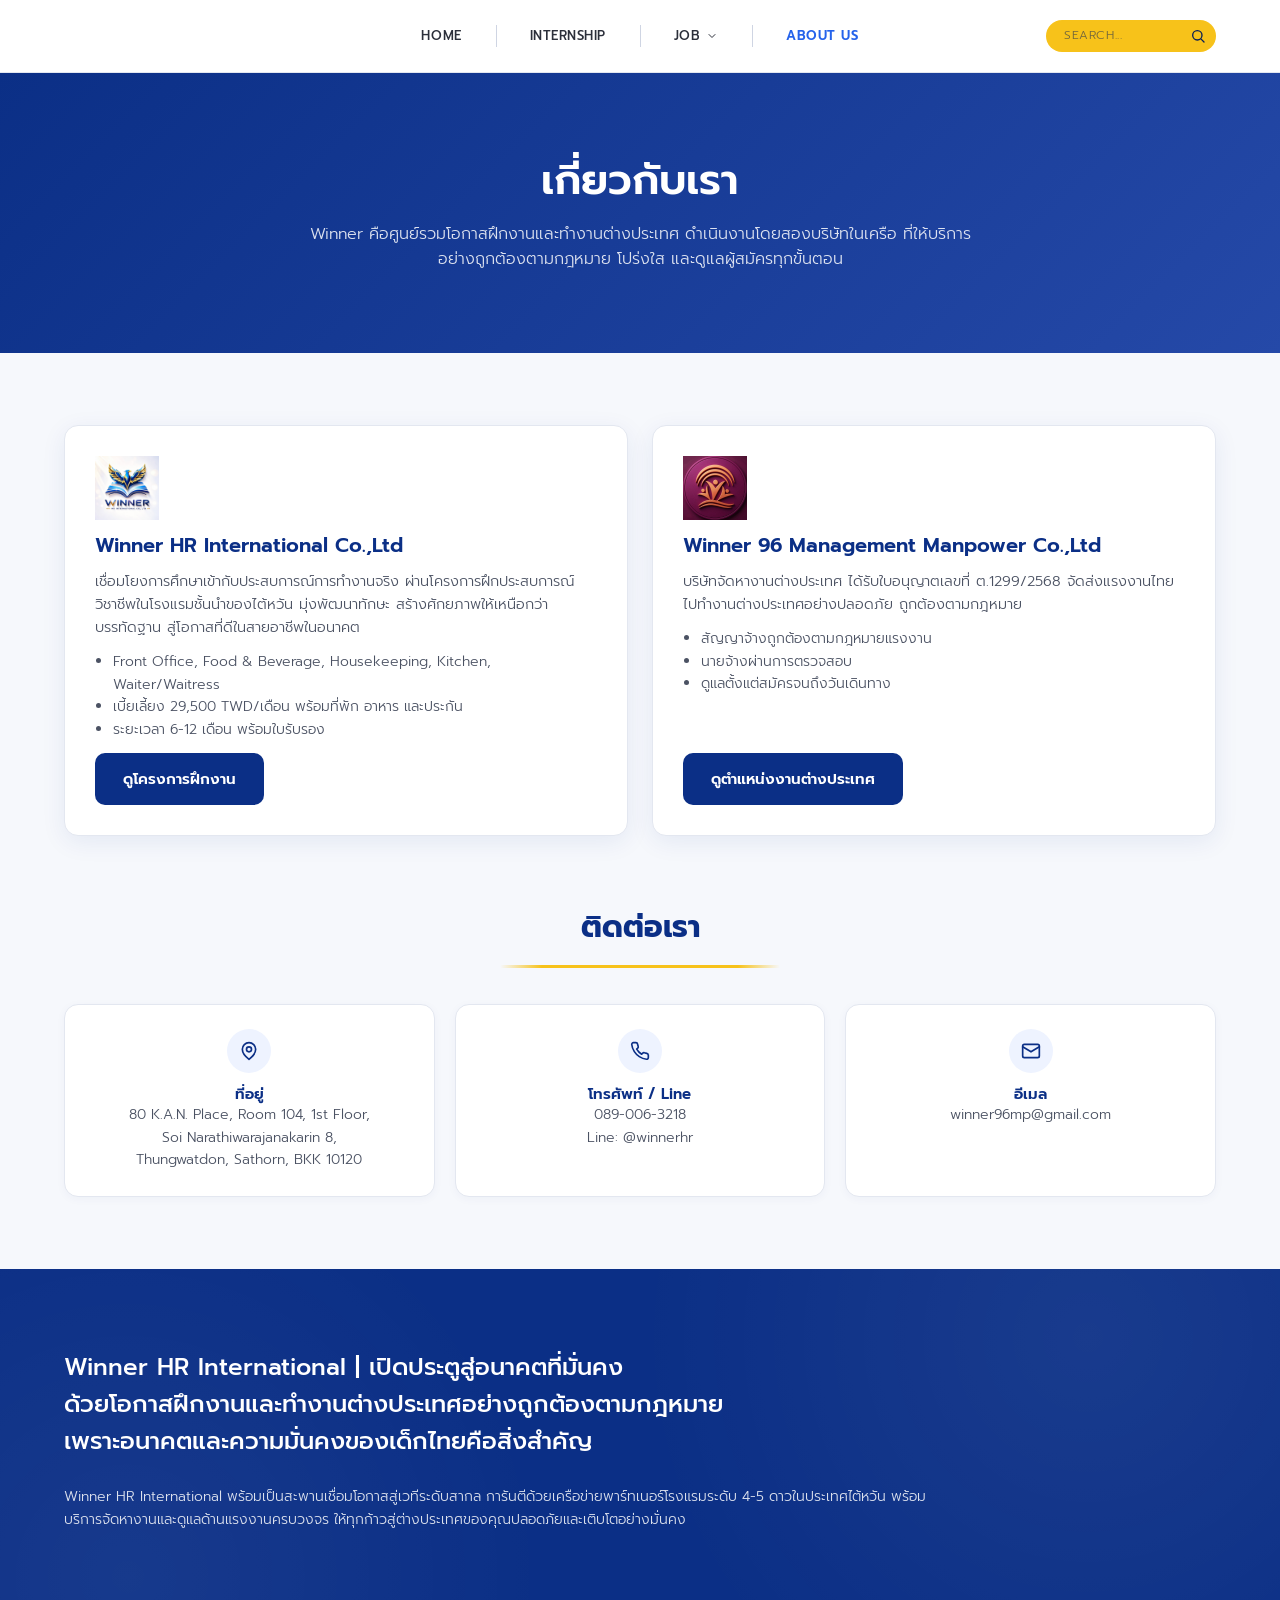
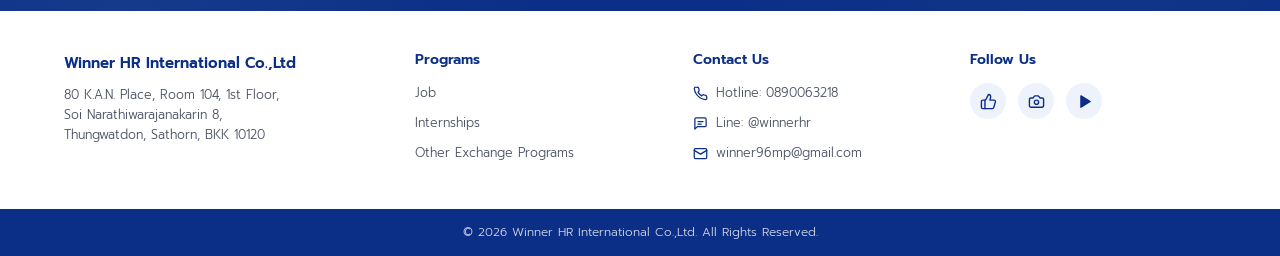
==== commit 77504d8c: "Add Religion" ====
--- a/about.html
+++ b/about.html
@@ -24,7 +24,7 @@
         <div class="brand-card reveal">
           <img src="assets/logo-winner-hr.jpg" alt="Winner HR International">
           <h3>Winner HR International Co.,Ltd</h3>
-          <p>ที่ปรึกษาโครงการฝึกงานต่างประเทศอย่างถูกกฎหมาย เชื่อมนักศึกษาและบัณฑิตจบใหม่สู่โรงแรมระดับ 4-5 ดาวในประเทศไต้หวัน</p>
+          <p>เชื่อมโยงการศึกษาเข้ากับประสบการณ์การทำงานจริง ผ่านโครงการฝึกประสบการณ์วิชาชีพในโรงแรมชั้นนำของไต้หวัน มุ่งพัฒนาทักษะ สร้างศักยภาพให้เหนือกว่าบรรทัดฐาน สู่โอกาสที่ดีในสายอาชีพในอนาคต</p>
           <ul><li>Front Office, Food &amp; Beverage, Housekeeping, Kitchen, Waiter/Waitress</li><li>เบี้ยเลี้ยง 29,500 TWD/เดือน พร้อมที่พัก อาหาร และประกัน</li><li>ระยะเวลา 6-12 เดือน พร้อมใบรับรอง</li></ul>
           <a href="internship.html" class="btn btn-navy">ดูโครงการฝึกงาน</a>
         </div>
--- a/css/style.css
+++ b/css/style.css
@@ -703,3 +703,113 @@
   .why-photos .media:last-child { margin-top: 0; }
   .stat-row { grid-template-columns: 1fr 1fr; }
 }
+
+/* Month picker (internship start month) — months within 3 months are flagged */
+.mp-field { position: relative; }
+.mp-trigger {
+  display: flex; align-items: center; justify-content: space-between; gap: 10px; width: 100%;
+  padding: 11px 14px; border: 1.5px solid #dbe1ec; border-radius: 10px; background: #fbfcfe;
+  font: inherit; font-size: 14px; color: #9aa3b2; text-align: left; cursor: pointer; transition: border-color .15s, box-shadow .15s;
+}
+.mp-trigger.filled { color: var(--text); }
+.mp-trigger:focus-visible, .mp-trigger[aria-expanded="true"] { outline: none; border-color: var(--blue); box-shadow: 0 0 0 3px rgba(37,99,235,.12); background: #fff; }
+.mp-trigger.soon { border-color: #f59e0b; background: #fffbeb; }
+.mp-ic { display: inline-flex; width: 18px; color: var(--navy); flex: none; }
+.mp-ic svg { width: 18px; height: 18px; }
+.mp-pop {
+  position: absolute; top: calc(100% + 6px); left: 0; z-index: 30; width: 300px; max-width: calc(100vw - 32px);
+  padding: 14px; background: #fff; border: 1px solid var(--line); border-radius: 14px; box-shadow: var(--shadow-lg);
+  animation: mp-in .18s ease;
+}
+.mp-pop[hidden] { display: none; }
+@keyframes mp-in { from { opacity: 0; transform: translateY(-4px); } }
+.mp-head { display: flex; align-items: center; justify-content: space-between; margin-bottom: 10px; color: var(--navy); font-size: 15px; }
+.mp-nav { width: 32px; height: 32px; border: 0; border-radius: 8px; background: #eef3ff; color: var(--navy); font-size: 18px; cursor: pointer; }
+.mp-nav:disabled { opacity: .35; cursor: default; }
+.mp-grid { display: grid; grid-template-columns: repeat(3, 1fr); gap: 6px; }
+.mp-month {
+  position: relative; padding: 10px 0; border: 1.5px solid transparent; border-radius: 10px; background: var(--bg-soft);
+  font: inherit; font-size: 13.5px; color: var(--text); cursor: pointer; transition: background .15s, border-color .15s;
+}
+.mp-month:hover:not(:disabled) { border-color: var(--blue); background: #fff; }
+.mp-month:disabled { color: #c3c9d4; background: transparent; cursor: not-allowed; }
+.mp-month.now { font-weight: 600; }
+.mp-month.soon { background: #fef3c7; color: #92400e; }
+.mp-month.soon::after { content: "!"; position: absolute; top: 3px; right: 6px; font-size: 10px; font-weight: 700; color: #d97706; }
+.mp-month.on { background: var(--navy); color: #fff; border-color: var(--navy); }
+.mp-month.on.soon { background: #d97706; border-color: #d97706; }
+.mp-month.on.soon::after { color: #fff; }
+.mp-legend { display: flex; align-items: center; gap: 8px; margin-top: 12px; font-size: 12px; color: var(--muted); }
+.mp-sw { width: 14px; height: 14px; border-radius: 4px; background: #fef3c7; border: 1px solid #f59e0b; flex: none; }
+.mp-range { font-size: 12.5px; color: var(--muted); }
+.mp-warning {
+  flex-direction: row; align-items: flex-start; gap: 12px; padding: 12px 16px; border-radius: 12px;
+  background: #fffbeb; border: 1px solid #fcd34d; color: #92400e; animation: mp-in .25s ease;
+}
+.mp-warning[hidden] { display: none; }
+.mp-warning p { margin: 0; font-size: 13.5px; line-height: 1.6; }
+.mp-warning-ic {
+  flex: none; width: 22px; height: 22px; margin-top: 1px; border-radius: 50%; background: #f59e0b; color: #fff;
+  display: grid; place-items: center; font-size: 13px; font-weight: 700;
+}
+
+/* Qualification checklist (internship form) */
+.qual-list { list-style: none; counter-reset: q; margin: 0 0 8px; padding: 0; display: grid; gap: 12px; }
+.qual-item {
+  counter-increment: q; position: relative; gap: 10px; padding: 16px 18px 16px 58px;
+  border: 1.5px solid var(--line); border-radius: 12px; background: var(--bg-soft); transition: border-color .2s, background .2s;
+}
+.qual-item::before {
+  content: counter(q); position: absolute; left: 18px; top: 15px; width: 26px; height: 26px; border-radius: 50%;
+  display: grid; place-items: center; background: #fff; border: 1.5px solid #c9d3e6; color: var(--navy); font-size: 13px; font-weight: 600;
+  transition: background .2s, color .2s, border-color .2s;
+}
+.qual-item:has(input[type="radio"]:checked) { background: #fff; border-color: #c9d3e6; }
+.qual-item:has(input[type="radio"]:checked)::before { content: "✓"; background: var(--navy); border-color: var(--navy); color: #fff; }
+.qual-item.invalid { border-color: #e11d48; }
+.qual-q { margin: 0; font-size: 14px; font-weight: 500; color: #1f2937; line-height: 1.55; }
+.qual-notes { margin: 0; padding-left: 18px; font-size: 13px; color: var(--muted); line-height: 1.6; }
+.qual-sub { margin-top: 4px; }
+[data-show-when][hidden] { display: none !important; }
+.qual-advice {
+  display: flex; gap: 12px; margin-top: 4px; padding: 12px 16px; border-radius: 12px;
+  background: #eff6ff; border: 1px solid #bfdbfe; color: #1e3a8a; animation: mp-in .25s ease;
+}
+.qual-advice .mp-warning-ic { background: var(--blue); font-style: italic; font-family: Georgia, serif; }
+.qual-advice p { margin: 0 0 6px; font-size: 13.5px; line-height: 1.6; }
+.qual-advice p:last-child { margin-bottom: 0; }
+.qual-advice a { color: var(--blue); font-weight: 600; text-decoration: underline; }
+@media (max-width: 640px) {
+  .qual-item { padding: 14px 14px 14px 50px; }
+  .qual-item::before { left: 14px; }
+}
+
+/* File upload box */
+.file-drop {
+  position: relative; display: flex; align-items: center; gap: 14px; padding: 14px 16px; cursor: pointer;
+  border: 1.5px dashed #b9c4da; border-radius: 12px; background: #fbfcfe; transition: border-color .15s, background .15s;
+}
+.file-drop:hover, .file-drop.drag, .file-drop:focus-within { border-color: var(--blue); background: #f3f7ff; }
+.file-drop input[type="file"] { position: absolute; width: 1px; height: 1px; opacity: 0; pointer-events: none; }
+.file-ic { flex: none; display: grid; place-items: center; width: 40px; height: 40px; border-radius: 10px; background: #eef3ff; color: var(--navy); }
+.file-ic svg { width: 20px; height: 20px; }
+.file-text { display: flex; flex-direction: column; min-width: 0; }
+.file-name { font-size: 14px; font-weight: 500; color: var(--text); overflow-wrap: anywhere; }
+.file-text small { font-size: 12px; color: var(--muted); }
+.file-drop.has-file { border-style: solid; border-color: #22a06b; background: #f0fbf5; }
+.file-drop.has-file .file-ic { background: #22a06b; color: #fff; }
+.field.invalid .file-drop { border-color: #e11d48; }
+
+/* Language test entries (internship) */
+.test-list { display: grid; gap: 12px; }
+.test-entries { display: grid; gap: 12px; }
+.test-entry { padding: 14px 16px 16px; border: 1px solid var(--line); border-radius: 12px; background: #fff; animation: mp-in .25s ease; }
+.test-head { display: flex; align-items: center; justify-content: space-between; margin-bottom: 10px; font-size: 14px; color: var(--navy); }
+.test-remove { border: 0; background: none; color: #e11d48; font: inherit; font-size: 13px; cursor: pointer; padding: 2px 6px; border-radius: 6px; }
+.test-remove:hover { background: #fff1f2; }
+.test-add {
+  justify-self: start; padding: 9px 16px; border: 1.5px dashed #b9c4da; border-radius: 999px; background: #fff;
+  color: var(--navy); font: inherit; font-size: 13.5px; font-weight: 500; cursor: pointer; transition: border-color .15s, background .15s;
+}
+.test-add:hover { border-color: var(--blue); background: #f3f7ff; }
+.test-add[hidden], .test-remove[hidden] { display: none; }
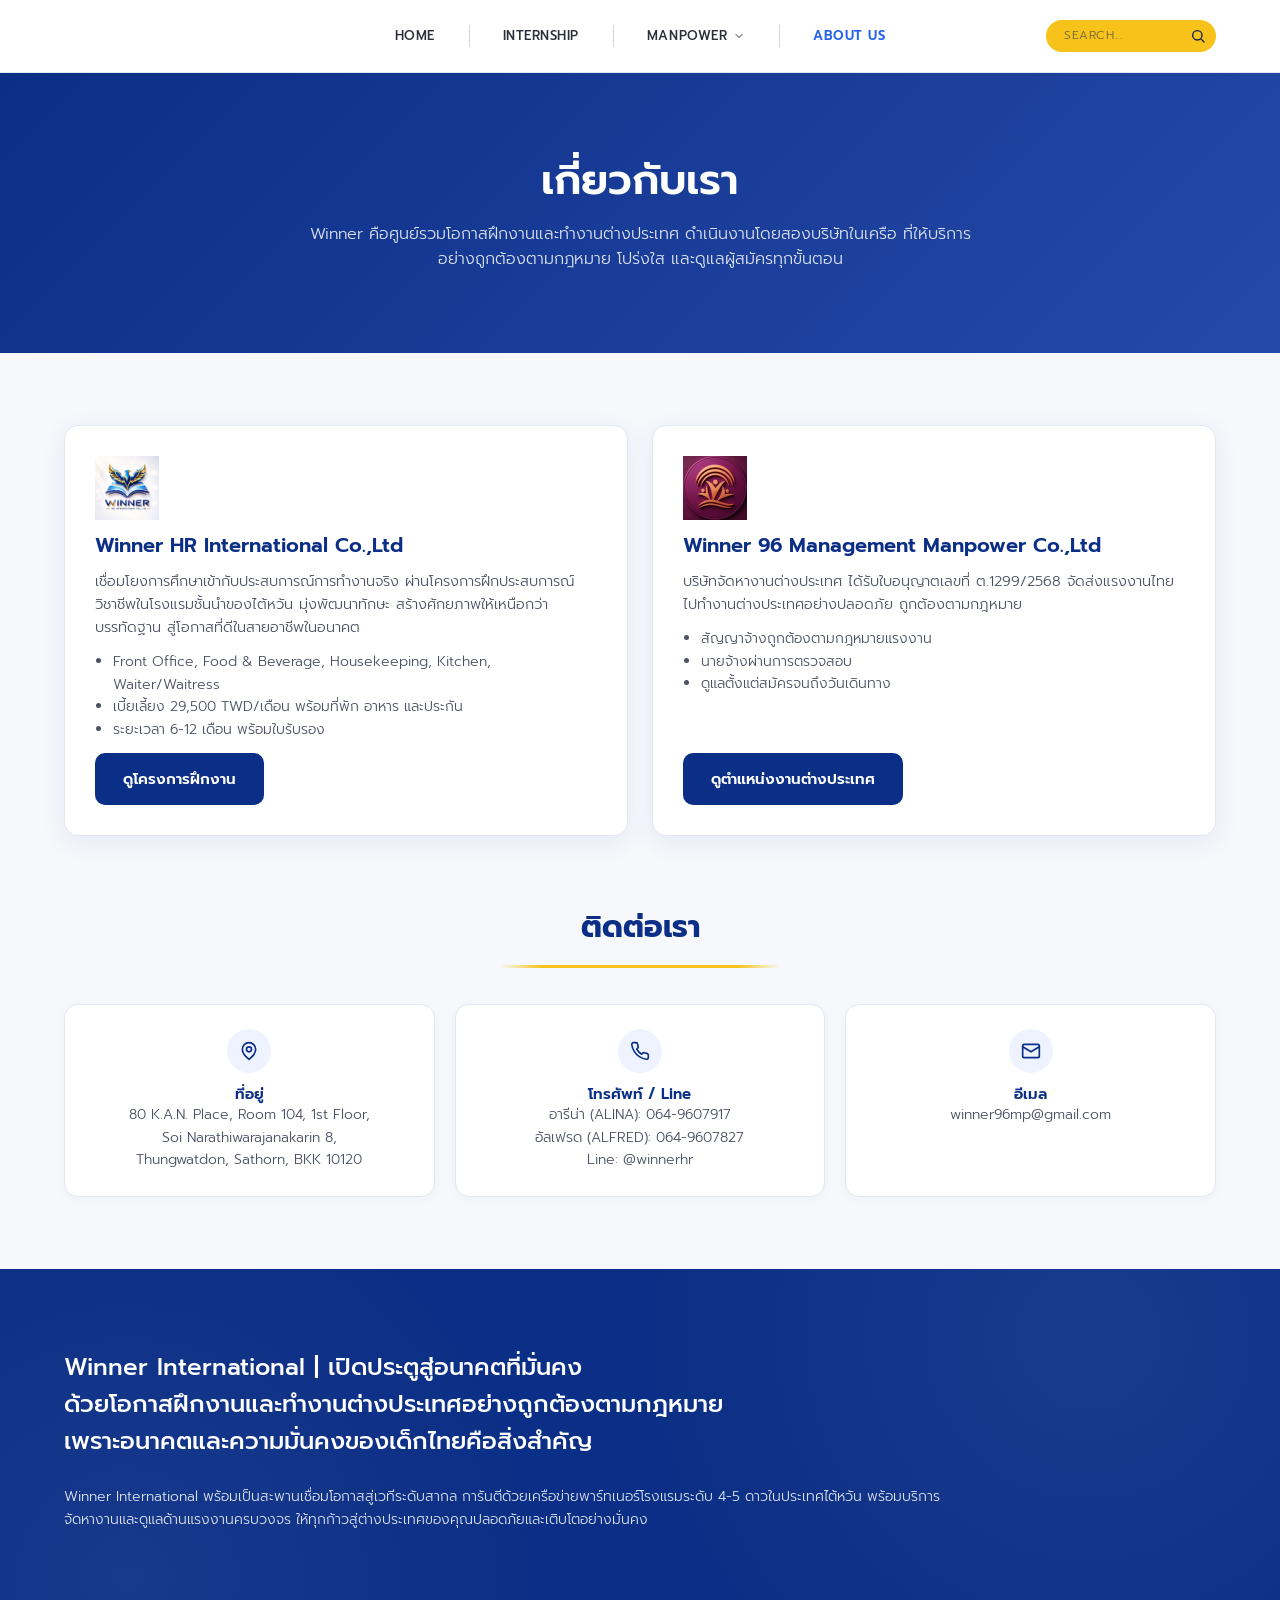
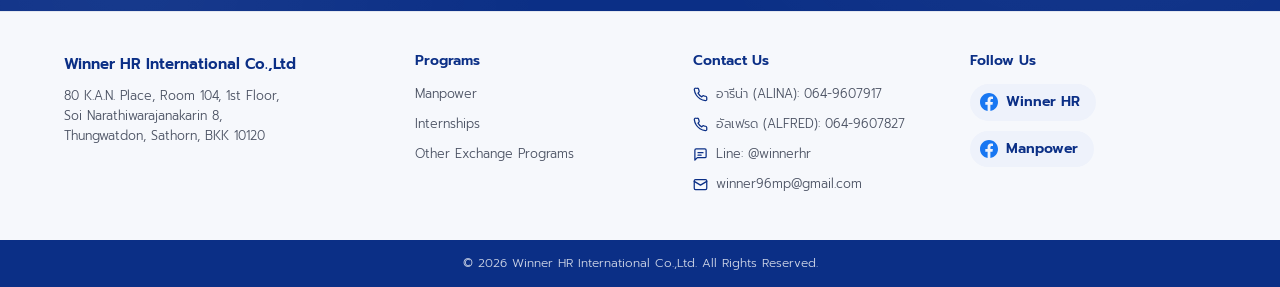
==== commit c9c85d54: "Fix Home & Internship Pages" ====
--- a/about.html
+++ b/about.html
@@ -57,7 +57,7 @@
       document.getElementById("contact-grid").innerHTML = `
         <div class="contact-item reveal"><span class="b-icon">${ICONS.mapPin}</span><h4>ที่อยู่</h4><p>${C.address}</p></div>
         <div class="contact-item reveal"><span class="b-icon">${ICONS.phone}</span><h4>โทรศัพท์ / Line</h4>
-          <p><a href="tel:${C.hotline}">${C.hotlineDisplay}</a><br><a href="${C.lineUrl}" target="_blank" rel="noopener">Line: ${C.line}</a></p></div>
+          <p>${C.phones.map((p) => `${p.name}: <a href="tel:${p.tel}">${p.display}</a>`).join("<br>")}<br><a href="${C.lineUrl}" target="_blank" rel="noopener">Line: ${C.line}</a></p></div>
         <div class="contact-item reveal"><span class="b-icon">${ICONS.mail}</span><h4>อีเมล</h4><p><a href="mailto:${C.email}">${C.email}</a></p></div>`;
     })();
   </script>
--- a/css/style.css
+++ b/css/style.css
@@ -158,7 +158,7 @@
    ========================================================= */
 .hero-carousel { position: relative; overflow: hidden; background: #0d1a40; }
 .slides { display: flex; transition: transform .6s cubic-bezier(.6,.05,.3,1); }
-.slide { flex: 0 0 100%; aspect-ratio: 1440 / 560; min-height: 340px; min-width: 0; }
+.slide { flex: 0 0 100%; aspect-ratio: 970 / 250; min-height: 340px; min-width: 0; }
 .slide .slide-content {
   position: absolute; inset: 0; display: flex; flex-direction: column; justify-content: center;
   padding: 0 7%; color: #fff;
@@ -220,12 +220,15 @@
 .cat-card::after { content: ""; position: absolute; inset: 0; background: var(--tint); z-index: 1; transition: opacity .3s; }
 .cat-card:hover { transform: translateY(-6px); box-shadow: var(--shadow-lg); }
 .cat-card:hover::after { opacity: .88; }
+/* ชี้เมาส์ → การ์ดเปลี่ยนเป็นสีทึบไล่เฉด (ม่วง / น้ำเงิน / ส้ม) */
+.cat-card::before { content: ""; position: absolute; inset: 0; z-index: 2; background: var(--hover-bg); opacity: 0; transition: opacity .35s ease; pointer-events: none; }
+.cat-card:hover::before, .cat-card:focus-visible::before { opacity: 1; }
 .cat-card .cat-label { position: relative; z-index: 2; font-size: clamp(18px, 2vw, 24px); font-weight: 500; letter-spacing: .04em; line-height: 1.25; padding: 0 16px; }
 .cat-card .cat-more { display: block; font-size: 13px; font-weight: 400; margin-top: 8px; opacity: 0; transform: translateY(6px); transition: .3s; }
 .cat-card:hover .cat-more { opacity: 1; transform: none; }
-.cat-job { --tint: rgba(56, 96, 196, .72); --ph: linear-gradient(135deg, #9fb5ea, #4a6fc4); }
-.cat-intern { --tint: rgba(36, 150, 96, .78); --ph: linear-gradient(135deg, #8fd6b0, #23915c); }
-.cat-other { --tint: rgba(226, 96, 28, .78); --ph: linear-gradient(135deg, #f8b27c, #d9581a); }
+.cat-job { --tint: rgba(91, 58, 214, .74); --ph: linear-gradient(135deg, #b9a6f2, #5b3ad6); --hover-bg: linear-gradient(150deg, #6d4be8, #3a1f9e); }
+.cat-intern { --tint: rgba(28, 104, 214, .74); --ph: linear-gradient(135deg, #9cc4f5, #1c68d6); --hover-bg: linear-gradient(150deg, #2f8cf0, #1646b4); }
+.cat-other { --tint: rgba(226, 96, 28, .78); --ph: linear-gradient(135deg, #f8b27c, #d9581a); --hover-bg: linear-gradient(150deg, #ef8a3a, #b4470f); }
 .cat-card .soon-badge { position: absolute; top: 14px; right: 14px; z-index: 2; background: rgba(255,255,255,.9); color: #c2410c; font-size: 11px; font-weight: 600; padding: 4px 10px; border-radius: 999px; }
 
 /* =========================================================
@@ -345,7 +348,7 @@
 .cta-band h2 { color: #fff; font-size: clamp(18px, 2vw, 24px); font-weight: 500; line-height: 1.55; }
 .cta-band p { margin-top: 26px; font-size: 14px; color: rgba(255,255,255,.85); max-width: 880px; }
 
-.site-footer { background: #fff; padding: 40px 0 0; }
+.site-footer { background: var(--bg-soft); padding: 40px 0 0; border-top: 1px solid var(--line); }
 .footer-grid { display: grid; grid-template-columns: 1.3fr 1fr 1fr 1fr; gap: 32px; padding-bottom: 36px; }
 .footer-brand img { height: 50px; width: auto; margin-bottom: 14px; }
 .footer-brand .footer-name { font-weight: 600; color: var(--navy); font-size: 15px; margin-bottom: 10px; }
@@ -360,6 +363,11 @@
 .socials a:hover { background: var(--navy); color: #fff; }
 .socials a:hover svg { color: #fff; }
 .socials svg { width: 17px; height: 17px; }
+.fb-follow { display: flex; flex-direction: column; align-items: flex-start; gap: 10px; }
+.footer-col .fb-follow a { display: inline-flex; align-items: center; gap: 8px; margin: 0; padding: 7px 16px 7px 10px; border-radius: 999px; background: #eef2fb; color: var(--navy); font-weight: 600; font-size: 14px; transition: background .2s, color .2s, transform .2s; }
+.fb-follow a svg { width: 18px; height: 18px; color: #1877f2; transition: color .2s, transform .25s cubic-bezier(.34,1.56,.64,1); }
+.footer-col .fb-follow a:hover { background: #1877f2; color: #fff; }
+.fb-follow a:hover svg { color: #fff; transform: scale(1.18) rotate(-8deg); }
 .copyright { background: var(--navy); color: rgba(255,255,255,.8); text-align: center; font-size: 12px; padding: 14px 0; }
 
 /* =========================================================
@@ -389,6 +397,49 @@
 
 /* Program facts + open positions */
 .fact-grid { display: grid; grid-template-columns: repeat(3, 1fr); gap: 18px; margin-top: 40px; }
+/* ===== หน้า Internship: โครงการ + รายละเอียดโปรแกรม (แบบเรียบง่าย 2 คอลัมน์) ===== */
+.pg-wrap { display: grid; grid-template-columns: minmax(0, 1fr) minmax(0, 1fr); gap: 48px; align-items: center; }
+.pg-wrap .poster { aspect-ratio: 1409 / 1116; min-height: 0; background-size: cover; background-position: center; } /* ตามสัดส่วนรูป taiwan-fnb-poster.jpg */
+.pg-head { margin-bottom: 0; }
+
+/* ===== หน้า Internship: ระยะห่างสม่ำเสมอทุกหัวข้อ =====
+   - ทุกส่วนเว้นบน/ล่างเท่ากัน (ระยะระหว่างหัวข้อ = 2 × --sec-gap)
+   - หัวข้อ → เนื้อหา ห่างเท่ากันทุกส่วน (--head-gap) */
+body[data-page="internship"] { --sec-gap: 44px; --head-gap: 32px; }
+body[data-page="internship"] main > .section { padding: var(--sec-gap) 0; }
+body[data-page="internship"] main > .section:first-of-type,
+body[data-page="internship"] .tw-banner + .section { padding-top: calc(var(--sec-gap) + 12px); }
+body[data-page="internship"] main > .section:last-child { padding-bottom: calc(var(--sec-gap) + 20px); }
+body[data-page="internship"] main > .section .text-center.reveal:first-child { margin-bottom: var(--head-gap); }
+body[data-page="internship"] main > .section .text-center.reveal:first-child + * { margin-top: 0; }
+body[data-page="internship"] .section-sub { margin-top: 10px; }
+body[data-page="internship"] .title-underline { margin-top: 16px; }
+@media (max-width: 640px) { body[data-page="internship"] { --sec-gap: 32px; --head-gap: 24px; } }
+.pg-head .section-sub { max-width: 950px; margin-left: auto; margin-right: auto; }
+.pg-title { font-size: clamp(21px, 2.2vw, 27px); font-weight: 700; color: var(--navy); line-height: 1.3; margin-top: 8px; }
+.pg-lead { color: var(--muted); font-size: 15px; margin-top: 10px; max-width: 560px; }
+.pg-key { display: grid; grid-template-columns: repeat(3, 1fr); margin-top: 26px; background: #fff; border: 1px solid var(--line); border-radius: 14px; }
+.pg-key div { padding: 16px 14px; text-align: center; }
+.pg-key div + div { border-left: 1px solid var(--line); }
+.pg-key b { display: block; font-size: clamp(17px, 1.8vw, 21px); font-weight: 700; color: var(--navy); }
+.pg-key span { font-size: 12.5px; color: var(--muted); }
+.pg-sub { font-size: 17px; font-weight: 700; color: var(--navy); margin-top: 28px; }
+.pg-list { list-style: none; padding: 0; margin: 12px 0 0; display: grid; grid-template-columns: 1fr 1fr; gap: 12px 24px; }
+.pg-list li { display: flex; align-items: center; gap: 10px; font-size: 14.5px; color: var(--text, #333); }
+.pg-list li span { flex: none; width: 32px; height: 32px; border-radius: 50%; background: #eaf0fc; color: var(--navy); display: grid; place-items: center; }
+.pg-list li span svg { width: 16px; height: 16px; }
+.pg-actions { display: flex; flex-wrap: wrap; gap: 12px; margin-top: 30px; }
+.btn-outline { border: 1.5px solid var(--navy); color: var(--navy); background: transparent; }
+.btn-outline:hover { background: var(--navy); color: #fff; }
+@media (max-width: 900px) {
+  .pg-wrap { grid-template-columns: 1fr; gap: 28px; }
+  .pg-wrap .poster { max-width: 560px; width: 100%; margin: 0 auto; }
+}
+@media (max-width: 560px) {
+  .pg-list { grid-template-columns: 1fr; }
+  .pg-key b { font-size: 16px; }
+  .pg-key div { padding: 12px 6px; }
+}
 .fact {
   display: grid; grid-template-columns: auto 1fr; grid-template-rows: auto auto; column-gap: 14px; align-items: center;
   background: #fff; border: 1px solid var(--line); border-radius: var(--radius); padding: 20px 22px;
@@ -403,7 +454,7 @@
 .fact-hl > span:last-child { color: rgba(255,255,255,.8); }
 .fact-hl .fact-icon { background: rgba(255,255,255,.12); color: var(--yellow); }
 
-.positions-section { background: #fff; }
+.positions-section { background: var(--bg-soft); }
 /* Expanding image gallery (positions)
    state is driven by JS: .pos-gallery.has-active + .pos-panel.is-active */
 .pos-gallery { --ease: cubic-bezier(.22, 1, .36, 1); display: flex; gap: 10px; height: 440px; margin-top: 28px; }
@@ -486,7 +537,7 @@
 /* =========================================================
    Application form
    ========================================================= */
-.apply-section { background: linear-gradient(180deg, var(--bg-soft) 0%, #eaf0fc 100%); }
+.apply-section { background: var(--bg-soft); }
 .apply-wrap { display: grid; grid-template-columns: 340px 1fr; gap: 28px; align-items: start; }
 .apply-aside {
   background: var(--navy); color: #fff; border-radius: var(--radius); padding: 30px 26px;
@@ -549,12 +600,23 @@
 .form-success p { color: var(--muted); margin-top: 8px; }
 .form-card.done form { display: none; }
 .form-card.done .form-success { display: block; }
+/* กำลังส่งใบสมัคร */
+.form-card { position: relative; }
+.form-loading { position: absolute; inset: 0; z-index: 20; display: none; flex-direction: column; align-items: center; justify-content: flex-start; gap: 14px; background: rgba(255, 255, 255, .88); border-radius: inherit; backdrop-filter: blur(2px); text-align: center; padding: 20px; }
+.form-card.sending .form-loading { display: flex; }
+.form-loading .spin { width: 52px; height: 52px; border-radius: 50%; border: 5px solid #e3e8f3; border-top-color: var(--navy); animation: form-spin .8s linear infinite; }
+.form-loading b { font-size: 18px; color: var(--navy); }
+.form-loading small { color: var(--muted); font-size: 13px; }
+.form-loading-box { position: sticky; top: 40vh; display: flex; flex-direction: column; align-items: center; gap: 12px; }
+.btn .btn-spin { width: 16px; height: 16px; border-radius: 50%; border: 2px solid rgba(255, 255, 255, .45); border-top-color: #fff; animation: form-spin .8s linear infinite; display: inline-block; }
+@keyframes form-spin { to { transform: rotate(360deg); } }
+input.auto-calc { background: #f4f6fa; color: var(--navy); font-weight: 600; cursor: default; }
 .demo-note { margin-top: 14px; font-size: 12px; color: #a16207; background: #fef9e7; border: 1px dashed #f4d27a; padding: 8px 12px; border-radius: 8px; display: inline-block; }
 
 /* =========================================================
    Job pages
    ========================================================= */
-.w96-banner { aspect-ratio: 1440 / 560; min-height: 360px; min-width: 0; width: 100%; }
+.w96-banner { aspect-ratio: 970 / 250; min-height: 360px; min-width: 0; width: 100%; }
 .w96-banner .slide-content { position: absolute; inset: 0; display: flex; flex-direction: column; justify-content: center; padding: 0 7%; color: #fff; }
 
 .country-select-bar {
@@ -813,3 +875,356 @@
 }
 .test-add:hover { border-color: var(--blue); background: #f3f7ff; }
 .test-add[hidden], .test-remove[hidden] { display: none; }
+
+/* Internship banner: full image (no crop), blurred copy fills the sides on wide screens */
+.tw-banner { position: relative; overflow: hidden; display: flex; justify-content: center; background: var(--navy-900); }
+.tw-banner-bg {
+  position: absolute; inset: -40px; background-position: center; background-size: cover;
+  filter: blur(28px) brightness(.55) saturate(1.2);
+}
+/* กรอบขนาดเดิม (กว้างสุด 1440 × สูง 560) แต่รูปไม่ถูกยืด: object-fit contain แสดงรูปตามสัดส่วนจริง
+   ที่ความสูง 560px รูปกว้าง ~863px (ต้นฉบับ 940×610) จึงไม่ถูกขยายเกินขนาดจริง → คมชัด */
+.tw-banner img {
+  position: relative; display: block; width: 100%; max-width: 1440px; height: 560px;
+  object-fit: contain; filter: drop-shadow(0 16px 40px rgba(0,0,0,.4));
+}
+@media (max-width: 900px) { .tw-banner { padding: 0; } .tw-banner img { height: auto; filter: none; } }
+
+/* Banners with real images: keep the image's own proportions so baked-in text is never cropped */
+.slide { aspect-ratio: 970 / 250; min-height: 0; }
+/* home banner: whole image always visible (contain) and sharp; blurred copy fills the side bands */
+.slide.has-img { background-image: none !important; }
+.slide.has-img::before { content: ""; position: absolute; inset: -30px; background: var(--img) center / cover no-repeat; filter: blur(24px) brightness(.85); }
+.slide.has-img::after { content: ""; position: absolute; inset: 0; background: var(--img) center / contain no-repeat; }
+/* job banner: same treatment as home — 970:250, whole image visible, blurred side bands */
+.w96-banner.has-img { aspect-ratio: 970 / 250; min-height: 0; background-image: none !important; }
+.w96-banner.has-img::before { content: ""; position: absolute; inset: -30px; background: var(--img) center / cover no-repeat; filter: blur(24px) brightness(.85); }
+.w96-banner.has-img::after { content: ""; position: absolute; inset: 0; background: var(--img) center / contain no-repeat; }
+@media (max-width: 640px) {
+  .slide { aspect-ratio: 2.6; min-height: 0; } /* มือถือ: ใช้สัดส่วนใกล้รูปจริง รูปจะเต็มจอไม่เล็กเกินไป */
+  .w96-banner.has-img { aspect-ratio: 2.6; min-height: 0; }
+  .hero-carousel .dots { bottom: 6px; }
+  .hero-carousel .dots button { width: 7px; height: 7px; }
+  .hero-carousel .dots button.active { width: 18px; }
+}
+
+/* Country page: no positions published yet */
+.positions-soon {
+  display: flex; flex-direction: column; align-items: center; gap: 8px; max-width: 560px; margin: 8px auto 0; padding: 32px 24px;
+  text-align: center; border: 1.5px dashed #c9d3e6; border-radius: var(--radius); background: var(--bg-soft); color: var(--muted);
+}
+.positions-soon svg { width: 36px; height: 36px; color: var(--navy); }
+.positions-soon b { font-size: 18px; color: var(--navy); }
+.positions-soon a:not(.btn) { color: var(--blue); font-weight: 600; }
+.positions-soon .btn { margin-top: 10px; }
+
+/* ===== Job application: experience entries ===== */
+.exp-list { margin-top: 14px; display: grid; gap: 12px; }
+.exp-hint { font-size: .85rem; color: var(--muted, #64748b); margin: 0; }
+.exp-entry { position: relative; display: grid; grid-template-columns: 1.3fr 1fr .8fr; gap: 12px 14px; padding: 16px 16px 16px 52px; border: 1px solid #e2e8f0; border-radius: 12px; background: #f8fafc; }
+.exp-entry.four { grid-template-columns: .9fr 1.2fr 1fr .8fr; }
+.exp-no { position: absolute; left: 14px; top: 16px; width: 26px; height: 26px; border-radius: 50%; background: var(--navy, #0b2a5b); color: #fff; font-weight: 600; font-size: .85rem; display: grid; place-items: center; }
+.field input.is-auto, .field textarea.is-auto { background: #eef2f7; color: #334155; cursor: default; }
+.same-addr { display: inline-flex; align-items: center; gap: 8px; font-size: .88rem; color: #475569; margin: 2px 0 8px; cursor: pointer; font-weight: 400; }
+.same-addr input { width: 16px; height: 16px; accent-color: var(--blue, #2563eb); }
+@media (max-width: 900px) { .exp-entry, .exp-entry.four { grid-template-columns: 1fr 1fr; } }
+@media (max-width: 640px) { .exp-entry, .exp-entry.four { grid-template-columns: 1fr; padding: 46px 14px 14px; } .exp-no { top: 12px; } }
+
+/* ===== Thai date picker (เดือนไทย / พ.ศ.) ===== */
+.tdp { position: relative; }
+.field input.tdp-input { padding-right: 42px; cursor: pointer; }
+.tdp.open .tdp-input { border-color: var(--blue); box-shadow: 0 0 0 3px rgba(37,99,235,.12); background: #fff; }
+.tdp-ic { position: absolute; right: 12px; top: 50%; transform: translateY(-50%); width: 18px; height: 18px; color: var(--navy); cursor: pointer; display: inline-flex; }
+.tdp-ic svg { width: 18px; height: 18px; }
+.tdp-pop { width: 312px; top: calc(100% + 6px); }
+.tdp-head { gap: 6px; }
+.tdp-selects { display: flex; gap: 6px; flex: 1; justify-content: center; }
+.tdp-selects select { padding: 6px 8px; border: 1.5px solid #dbe1ec; border-radius: 8px; background: #fbfcfe; font: inherit; font-size: 13.5px; color: var(--navy); cursor: pointer; }
+.field .tdp-selects select { width: auto; min-height: 0; padding: 6px 8px; font-size: 13.5px; }
+.field .tdp-selects .tdp-month { flex: 1 1 auto; min-width: 0; }
+.field .tdp-selects .tdp-year { flex: 0 0 auto; }
+.tdp-dow, .tdp-grid { display: grid; grid-template-columns: repeat(7, 1fr); gap: 3px; }
+.tdp-dow span { text-align: center; font-size: 12px; color: var(--muted); padding: 4px 0; }
+.tdp-dow span:first-child { color: #e11d48; }
+.tdp-day { aspect-ratio: 1; border: 1.5px solid transparent; border-radius: 8px; background: transparent; font: inherit; font-size: 13.5px; color: var(--text); cursor: pointer; transition: background .15s; }
+.tdp-day:hover:not(:disabled) { background: #eef3ff; }
+.tdp-day.now { border-color: #c7d4f4; font-weight: 600; }
+.tdp-day.on { background: var(--navy); color: #fff; border-color: var(--navy); }
+.tdp-day:disabled { color: #c3c9d4; cursor: not-allowed; }
+
+/* ===== Activity albums: photo stack cards ===== */
+.activity-section { background: var(--bg-soft); }
+.album-grid { display: grid; grid-template-columns: repeat(auto-fill, minmax(250px, 1fr)); gap: 28px; margin-top: 44px; }
+.photo-stack-card {
+  position: relative; display: flex; flex-direction: column; justify-content: flex-start; align-items: stretch; width: 100%; height: 300px; padding: 22px 22px 0; overflow: hidden;
+  border: 1px solid var(--line); border-radius: 18px; background: #fff; box-shadow: 0 10px 28px rgba(11, 47, 134, .08);
+  font: inherit; text-align: left; color: inherit; cursor: pointer;
+  transition: transform .35s cubic-bezier(.34, 1.4, .64, 1), box-shadow .3s ease;
+}
+.photo-stack-card:hover, .photo-stack-card:focus-visible { transform: translateY(-10px) scale(1.02); box-shadow: var(--shadow-lg); }
+.photo-stack-card:focus-visible { outline: 3px solid var(--yellow); outline-offset: 3px; }
+.ps-text { position: relative; z-index: 2; display: block; }
+.ps-cat { display: block; min-height: 22px; padding-right: 64px; font-size: 11.5px; font-weight: 600; letter-spacing: .12em; text-transform: uppercase; color: var(--muted); }
+.ps-title { display: block; margin-top: 4px; font-size: 21px; font-weight: 700; line-height: 1.3; color: var(--navy); }
+.ps-sub { display: block; margin-top: 2px; font-size: 13.5px; color: var(--muted); }
+.ps-count {
+  position: absolute; top: 18px; right: 18px; z-index: 3; display: inline-flex; align-items: center; gap: 5px;
+  padding: 4px 10px; border-radius: 999px; background: var(--navy); color: #fff; font-size: 11.5px; font-weight: 500;
+}
+.ps-count svg { width: 13px; height: 13px; }
+.ps-stack { position: absolute; left: 0; right: 0; bottom: 0; height: 175px; }
+.ps-photo {
+  position: absolute; right: 26px; bottom: -22px; width: 62%; aspect-ratio: 4 / 3; overflow: hidden;
+  border: 4px solid #fff; border-radius: 12px; background: #e8eefb; box-shadow: 0 6px 16px rgba(7, 29, 87, .16);
+  transform-origin: 50% 100%; transition: transform .45s cubic-bezier(.34, 1.56, .64, 1), box-shadow .3s ease;
+}
+.ps-photo img { width: 100%; height: 100%; object-fit: cover; display: block; }
+.ps-stack .ps-photo:nth-child(1) { transform: translateX(-30px) rotate(-5deg); }
+.ps-stack .ps-photo:nth-child(2) { transform: translateX(-12px) rotate(0deg); }
+.ps-stack .ps-photo:nth-child(3) { transform: translateX(4px) rotate(5deg); }
+/* hover: แผ่รูปออกเป็นพัด (หน่วงทีละใบ) */
+.photo-stack-card:hover .ps-photo, .photo-stack-card:focus-visible .ps-photo { box-shadow: 0 14px 30px rgba(7, 29, 87, .24); }
+.photo-stack-card:hover .ps-photo:nth-child(1), .photo-stack-card:focus-visible .ps-photo:nth-child(1) { transform: translate(-58px, -22px) rotate(-12deg) scale(1.05); transition-delay: 0s; }
+.photo-stack-card:hover .ps-photo:nth-child(2), .photo-stack-card:focus-visible .ps-photo:nth-child(2) { transform: translate(-14px, -30px) rotate(0deg) scale(1.05); transition-delay: .07s; }
+.photo-stack-card:hover .ps-photo:nth-child(3), .photo-stack-card:focus-visible .ps-photo:nth-child(3) { transform: translate(24px, -22px) rotate(12deg) scale(1.05); transition-delay: .14s; }
+/* ยังไม่มีไฟล์รูป → กรอบ placeholder */
+.ps-photo.missing img { visibility: hidden; }
+.ps-photo {
+  background: url("data:image/svg+xml,%3Csvg xmlns='http://www.w3.org/2000/svg' viewBox='0 0 24 24' fill='none' stroke='%237d93cf' stroke-width='1.6' stroke-linecap='round' stroke-linejoin='round'%3E%3Cpath d='M14.5 4h-5L7 7H4a2 2 0 0 0-2 2v9a2 2 0 0 0 2 2h16a2 2 0 0 0 2-2V9a2 2 0 0 0-2-2h-3l-2.5-3z'/%3E%3Ccircle cx='12' cy='13' r='3'/%3E%3C/svg%3E") center / 34% no-repeat, linear-gradient(135deg, #e3eafc, #c9d6f6);
+}
+.ps-photo img[src=""], .ps-photo img:not([src]) { visibility: hidden; }
+.ps-hint { position: absolute; left: 4px; bottom: 4px; z-index: 1; padding: 1px 5px; border-radius: 4px; background: rgba(7, 29, 87, .7); color: #fff; font-size: 9.5px; line-height: 1.5; display: none; }
+.ps-photo.missing .ps-hint { display: block; }
+@media (prefers-reduced-motion: reduce) {
+  .photo-stack-card, .ps-photo { transition: none; }
+}
+
+/* ===== Album viewer (lightbox) ===== */
+html.av-lock { overflow: hidden; }
+.album-viewer { position: fixed; inset: 0; z-index: 1000; display: grid; place-items: center; padding: 20px; }
+.album-viewer[hidden] { display: none; }
+.av-backdrop { position: absolute; inset: 0; background: rgba(5, 14, 40, .82); backdrop-filter: blur(6px); opacity: 0; transition: opacity .22s ease; }
+.av-panel {
+  position: relative; width: min(1000px, 100%); max-height: calc(100vh - 40px); display: flex; flex-direction: column; gap: 14px;
+  color: #fff; opacity: 0; transform: translateY(14px) scale(.98); transition: opacity .22s ease, transform .22s ease;
+}
+.album-viewer.open .av-backdrop { opacity: 1; }
+.album-viewer.open .av-panel { opacity: 1; transform: none; }
+.av-head { display: flex; align-items: flex-start; justify-content: space-between; gap: 16px; }
+.av-cat { font-size: 11.5px; letter-spacing: .12em; text-transform: uppercase; color: var(--yellow); font-weight: 600; }
+.av-head h3 { font-size: 22px; font-weight: 700; margin: 2px 0 0; }
+.av-sub { font-size: 13.5px; opacity: .75; }
+.av-close, .av-nav {
+  flex: none; display: grid; place-items: center; width: 44px; height: 44px; border: 0; border-radius: 50%;
+  background: rgba(255, 255, 255, .14); color: #fff; cursor: pointer; transition: background .2s;
+}
+.av-close:hover, .av-nav:hover { background: rgba(255, 255, 255, .28); }
+.av-close svg, .av-nav svg { width: 22px; height: 22px; }
+.av-stage { display: flex; align-items: center; gap: 12px; min-height: 0; }
+.av-figure { position: relative; flex: 1; margin: 0; display: grid; place-items: center; min-height: 0; }
+.av-figure img { max-width: 100%; max-height: calc(100vh - 250px); border-radius: 12px; object-fit: contain; box-shadow: 0 20px 60px rgba(0, 0, 0, .4); }
+.av-figure.missing img { visibility: hidden; width: 100%; aspect-ratio: 4 / 3; max-height: calc(100vh - 250px); }
+.av-figure.missing::before {
+  content: "ยังไม่มีรูป · " attr(data-file); position: absolute; inset: 0; display: grid; place-items: center; border-radius: 12px;
+  background: linear-gradient(135deg, #1b3a8f, #0b2f86); color: rgba(255, 255, 255, .8); font-size: 14px;
+}
+.av-count { position: absolute; bottom: 10px; left: 50%; transform: translateX(-50%); padding: 3px 12px; border-radius: 999px; background: rgba(0, 0, 0, .55); font-size: 12.5px; }
+.av-thumbs { display: flex; gap: 8px; overflow-x: auto; padding: 4px 2px 6px; justify-content: safe center; scrollbar-width: thin; }
+.av-thumbs button { flex: none; width: 76px; padding: 0; border: 0; background: none; cursor: pointer; opacity: .55; transition: opacity .2s; }
+.av-thumbs button.on, .av-thumbs button:hover { opacity: 1; }
+.av-thumbs .ps-photo { position: relative; right: auto; bottom: auto; width: 100%; border-width: 2px; border-radius: 8px; transform: none; box-shadow: none; }
+.av-thumbs button.on .ps-photo { border-color: var(--yellow); }
+.av-thumbs .ps-hint { display: none !important; }
+@media (max-width: 640px) {
+  .album-grid { gap: 22px; }
+  .album-viewer { padding: 12px; }
+  .av-stage { position: relative; }
+  .av-nav { position: absolute; z-index: 2; width: 38px; height: 38px; background: rgba(0, 0, 0, .45); }
+  .av-nav.prev { left: 6px; } .av-nav.next { right: 6px; }
+  .av-figure img { max-height: calc(100vh - 230px); }
+}
+.av-caption { margin: -4px 0 0; text-align: center; font-size: 14.5px; color: rgba(255, 255, 255, .92); }
+.av-caption[hidden] { display: none; }
+.av-figure img { max-height: calc(100vh - 280px); }
+@media (max-width: 640px) { .av-figure img { max-height: calc(100vh - 260px); } .av-caption { font-size: 13px; } }
+/* รูปไม่ดันความสูงกรอบ (กรอบคงสัดส่วน 4:3 เสมอ ทั้งรูปแนวตั้ง/แนวนอน) */
+.ps-photo img { position: absolute; inset: 0; width: 100%; height: 100%; object-fit: cover; }
+/* Viewer: รูปใหญ่พอดีพื้นที่ที่เหลือ ไม่ทับคำบรรยาย/แถบรูปเล็ก */
+.av-panel { height: calc(100vh - 40px); height: calc(100dvh - 40px); max-height: 900px; }
+.av-stage { flex: 1 1 auto; min-height: 0; }
+.av-figure { height: 100%; }
+.av-figure img { max-height: 100%; max-width: 100%; }
+.av-figure.missing img { max-height: 100%; }
+.av-head h3 { color: #fff; }
+.av-sub { color: rgba(255, 255, 255, .75); opacity: 1; }
+.av-thumbs { flex: none; }
+.av-thumbs .ps-photo { aspect-ratio: auto; height: 54px; }
+@media (max-width: 640px) {
+  .av-panel { height: calc(100vh - 24px); height: calc(100dvh - 24px); }
+  .av-figure img { max-height: 100%; }
+  .av-thumbs button { width: 64px; }
+  .av-thumbs .ps-photo { height: 46px; }
+}
+.av-panel { display: grid; grid-template-rows: auto minmax(0, 1fr) auto auto; gap: 12px; }
+.av-stage { min-height: 0; height: 100%; }
+.av-figure { min-width: 0; min-height: 0; height: 100%; }
+.av-figure img { width: auto; height: auto; max-width: 100%; max-height: 100%; }
+.ps-photo { display: block; }
+.av-thumbs { min-height: 66px; align-items: center; }
+.av-figure { display: flex; align-items: center; justify-content: center; }
+.av-figure img { max-height: 100%; max-width: 100%; object-fit: contain; }
+
+.av-nav[hidden], .av-thumbs[hidden], .av-count[hidden] { display: none !important; }
+
+/* ===== Job announcements carousel (ใต้แบนเนอร์หน้าประเทศ) ===== */
+.announce-section { --ann-gutter: max(24px, calc((100vw - 1200px) / 2 + 24px)); padding-bottom: 36px; overflow: hidden; }
+.ann-head { display: flex; align-items: flex-end; justify-content: space-between; gap: 24px; margin-bottom: 28px; }
+.ann-head .section-title { margin-top: 6px; }
+.ann-lead { margin: 10px 0 0; max-width: 620px; color: var(--muted); font-size: 15px; }
+.ann-lead b { color: var(--navy); }
+.ann-lead a { color: var(--blue); font-weight: 600; }
+.ann-arrows { display: flex; gap: 8px; flex: none; }
+.ann-arrows[hidden], .ann-arrows.is-static, .ann-dots[hidden], .ann-dots.is-static { display: none; }
+.ann-arrow {
+  display: grid; place-items: center; width: 44px; height: 44px; border: 1px solid var(--line); border-radius: 50%;
+  background: #fff; color: var(--navy); cursor: pointer; transition: background .2s, color .2s, opacity .2s;
+}
+.ann-arrow svg { width: 20px; height: 20px; }
+.ann-arrow:hover:not(:disabled) { background: var(--navy); color: #fff; border-color: var(--navy); }
+.ann-arrow:disabled { opacity: .35; cursor: default; }
+
+.ann-track {
+  display: flex; gap: 20px; overflow-x: auto; scroll-snap-type: x mandatory; scroll-behavior: smooth;
+  padding: 6px var(--ann-gutter) 18px; scroll-padding-inline: var(--ann-gutter); scrollbar-width: none; outline: none;
+}
+.ann-track::-webkit-scrollbar { display: none; }
+.ann-track:focus-visible { box-shadow: inset 0 0 0 3px var(--yellow); }
+.ann-track.few { justify-content: center; }
+
+.ann-slide {
+  position: relative; flex: 0 0 auto; width: clamp(270px, 28vw, 340px); aspect-ratio: 3 / 4.2; overflow: hidden;
+  scroll-snap-align: start; border-radius: 18px; background: var(--navy-900); box-shadow: 0 12px 30px rgba(7, 29, 87, .16);
+  isolation: isolate;
+}
+.ann-slide > img { position: absolute; inset: 0; width: 100%; height: 100%; object-fit: cover; object-position: top center; transition: transform .45s ease, filter .3s ease; }
+.ann-slide:hover > img { transform: scale(1.05); }
+.ann-shade { position: absolute; inset: 0; background: linear-gradient(180deg, rgba(7, 29, 87, 0) 28%, rgba(7, 29, 87, .78) 46%, rgba(7, 29, 87, .96) 58%, #071d57 100%); pointer-events: none; }
+.ann-hit { position: absolute; inset: 0; z-index: 1; border: 0; background: transparent; cursor: zoom-in; }
+.ann-hit:focus-visible { outline: 3px solid var(--yellow); outline-offset: -3px; border-radius: 18px; }
+.ann-content { position: absolute; left: 0; right: 0; bottom: 0; z-index: 2; padding: 20px 20px 18px; color: #fff; pointer-events: none; }
+.ann-content a, .ann-content button { pointer-events: auto; }
+.ann-status { display: inline-flex; align-items: center; gap: 6px; padding: 3px 10px; border-radius: 999px; font-size: 12px; font-weight: 600; white-space: nowrap; }
+.ann-status::before { content: ""; width: 7px; height: 7px; border-radius: 50%; background: currentColor; }
+.ann-status.is-open { background: #22c55e; color: #fff; }
+.ann-status.is-open::before { background: #fff; animation: ann-pulse 1.6s ease-in-out infinite; }
+.ann-status.is-closed { background: rgba(255, 255, 255, .92); color: #b91c1c; }
+@keyframes ann-pulse { 50% { opacity: .35; } }
+.ann-title { margin: 10px 0 4px; font-size: 18px; font-weight: 700; line-height: 1.35; color: #fff; }
+.ann-detail { margin: 0; font-size: 13.5px; line-height: 1.5; color: rgba(255, 255, 255, .82); display: -webkit-box; -webkit-line-clamp: 2; -webkit-box-orient: vertical; overflow: hidden; }
+.ann-actions { display: flex; flex-wrap: wrap; align-items: center; gap: 8px; margin-top: 14px; }
+.ann-apply {
+  display: inline-flex; align-items: center; gap: 6px; padding: 9px 16px; border-radius: 999px;
+  background: var(--yellow); color: var(--navy-900); font-weight: 700; font-size: 14px; text-decoration: none;
+  box-shadow: 0 6px 16px rgba(247, 194, 26, .35); transition: background .2s, transform .2s;
+}
+.ann-apply svg { width: 16px; height: 16px; transition: transform .2s; }
+.ann-apply:hover { background: #ffd23d; }
+.ann-apply:hover svg { transform: translateX(3px); }
+.ann-view {
+  display: inline-flex; align-items: center; gap: 6px; padding: 8px 14px; border: 1px solid rgba(255, 255, 255, .5); border-radius: 999px;
+  background: rgba(255, 255, 255, .1); color: #fff; font: inherit; font-size: 13px; cursor: pointer; backdrop-filter: blur(4px); transition: background .2s;
+}
+.ann-view svg { width: 14px; height: 14px; }
+.ann-view:hover { background: rgba(255, 255, 255, .24); }
+
+/* หมดเขต: ภาพจาง + ตราประทับ */
+.ann-slide.closed > img { filter: grayscale(.75) brightness(.75); }
+.ann-stamp {
+  position: absolute; z-index: 2; top: 34%; left: 50%; transform: translate(-50%, -50%) rotate(-10deg); pointer-events: none;
+  display: flex; flex-direction: column; align-items: center; padding: 8px 20px 6px; white-space: nowrap;
+  border: 3px solid #fff; border-radius: 10px; background: rgba(220, 38, 38, .94); color: #fff; box-shadow: 0 10px 30px rgba(0, 0, 0, .35);
+}
+.ann-stamp b { font-size: 19px; font-weight: 700; line-height: 1.3; }
+.ann-stamp small { font-size: 11px; letter-spacing: .32em; font-weight: 600; opacity: .9; }
+
+.ann-dots { display: flex; justify-content: center; gap: 8px; margin-top: 6px; }
+.ann-dots button { width: 8px; height: 8px; padding: 0; border: 0; border-radius: 999px; background: rgba(11, 47, 134, .2); cursor: pointer; transition: width .25s, background .25s; }
+.ann-dots button.on { width: 24px; background: var(--navy); }
+
+/* ไฮไลต์ช่องตำแหน่งเมื่อกด "สมัครตำแหน่งนี้" */
+.field.flash input, .field.flash select { animation: field-flash 1.6s ease; }
+@keyframes field-flash { 0%, 40% { border-color: var(--yellow); box-shadow: 0 0 0 4px rgba(247, 194, 26, .45); background: #fffbea; } }
+
+/* viewer */
+.ann-viewer .av-figure { position: relative; }
+.ann-viewer-stamp {
+  position: absolute; top: 14px; left: 50%; transform: translateX(-50%); z-index: 2; padding: 6px 16px; border-radius: 999px;
+  background: #dc2626; color: #fff; font-weight: 700; font-size: 14px; box-shadow: 0 6px 18px rgba(0, 0, 0, .35); white-space: nowrap;
+}
+.ann-viewer-stamp[hidden] { display: none; }
+.ann-viewer-note { display: flex; flex-wrap: wrap; align-items: center; justify-content: center; gap: 6px 14px; }
+.ann-viewer-note a:not(.ann-apply) { color: var(--yellow); font-weight: 600; }
+.ann-viewer-note b { color: #fca5a5; }
+.ann-viewer-tel { font-size: 13.5px; opacity: .8; }
+
+@media (max-width: 640px) {
+  .announce-section { --ann-gutter: 16px; }
+  .ann-head { margin-bottom: 18px; }
+  .ann-lead { font-size: 14px; }
+  .ann-track { gap: 14px; }
+  .ann-track.few { justify-content: flex-start; }
+  .ann-slide { width: 78vw; max-width: 320px; }
+  .ann-title { font-size: 16.5px; }
+  .ann-stamp b { font-size: 16px; }
+}
+
+/* ===== โลโก้บนการ์ดหมวด (Manpower / Internship) ===== */
+.cat-card { align-content: center; gap: 14px; }
+.cat-logo {
+  position: relative; z-index: 2; display: block; width: clamp(88px, 9vw, 116px); aspect-ratio: 1; border-radius: 50%; overflow: hidden;
+  background: #fff; border: 3px solid rgba(255, 255, 255, .95); box-shadow: 0 8px 22px rgba(0, 0, 0, .22);
+  transition: transform .35s cubic-bezier(.34, 1.56, .64, 1);
+}
+.cat-logo img { display: block; width: 100%; height: 100%; object-fit: cover; }
+.cat-intern .cat-logo img { object-fit: contain; transform: scale(1.12); }
+.cat-card:hover .cat-logo { transform: scale(1.06) translateY(-2px); }
+@media (max-width: 640px) { .cat-card { gap: 10px; } .cat-logo { width: 72px; } }
+
+/* ===== การ์ดหมวด: ชี้เมาส์ → แสดงรายละเอียด ===== */
+.cat-card .cat-logo, .cat-card .cat-label, .cat-card .soon-badge { transition: opacity .25s ease, transform .35s cubic-bezier(.34, 1.56, .64, 1); }
+.cat-info {
+  position: absolute; inset: 0; z-index: 3; display: flex; flex-direction: column; align-items: flex-start;
+  padding: 22px 22px 20px; text-align: left; color: #fff;
+  opacity: 0; transform: translateY(10px); transition: opacity .3s ease, transform .3s ease; pointer-events: none;
+}
+.cat-card:hover .cat-info, .cat-card:focus-visible .cat-info { opacity: 1; transform: none; }
+.cat-card:hover .cat-logo, .cat-card:hover .cat-label, .cat-card:hover .soon-badge,
+.cat-card:focus-visible .cat-logo, .cat-card:focus-visible .cat-label, .cat-card:focus-visible .soon-badge { opacity: 0; }
+.ci-top { display: flex; width: 100%; justify-content: space-between; align-items: flex-start; margin-bottom: auto; }
+.ci-logo { width: 54px; height: 54px; border-radius: 50%; overflow: hidden; background: #fff; border: 2px solid rgba(255, 255, 255, .9); display: grid; place-items: center; }
+.ci-logo img { width: 100%; height: 100%; object-fit: cover; }
+.ci-logo.contain img { object-fit: contain; transform: scale(1.12); }
+.ci-icon { background: rgba(255, 255, 255, .18); border-color: rgba(255, 255, 255, .55); color: #fff; }
+.ci-icon svg { width: 26px; height: 26px; }
+.ci-tag { font-size: 12px; font-weight: 500; padding: 5px 12px; border-radius: 999px; background: rgba(255, 255, 255, .16); border: 1px solid rgba(255, 255, 255, .35); }
+.ci-tag.ci-soon { background: var(--yellow, #f7c21a); color: #7a3a06; border-color: transparent; font-weight: 600; }
+.ci-kicker { display: flex; align-items: center; gap: 8px; font-size: 13px; opacity: .9; margin-top: 14px; }
+.ci-kicker::before { content: ""; width: 18px; height: 2px; background: var(--yellow, #f7c21a); border-radius: 2px; }
+.ci-title { font-size: clamp(22px, 2.3vw, 30px); font-weight: 700; line-height: 1.1; margin-top: 4px; letter-spacing: .01em; }
+.ci-desc { font-size: 13.5px; line-height: 1.55; opacity: .9; margin-top: 8px; }
+.ci-chips { display: flex; flex-wrap: wrap; gap: 6px; margin-top: 12px; }
+.ci-chips > span { display: inline-flex; align-items: center; gap: 6px; font-size: 12px; padding: 4px 10px; border-radius: 999px; background: rgba(255, 255, 255, .16); border: 1px solid rgba(255, 255, 255, .3); }
+.ci-chips img { width: 18px; height: 18px; border-radius: 50%; object-fit: cover; }
+.ci-cta { display: flex; width: 100%; justify-content: space-between; align-items: center; margin-top: 14px; padding-top: 12px; border-top: 1px solid rgba(255, 255, 255, .22); font-weight: 600; font-size: 14px; }
+.ci-arrow { width: 34px; height: 34px; border-radius: 50%; background: #fff; color: var(--navy); display: grid; place-items: center; transition: transform .25s; }
+.ci-arrow svg { width: 16px; height: 16px; }
+.cat-card:hover .ci-arrow { transform: translateX(3px); }
+.cat-job .ci-arrow { color: #4b2fc0; } .cat-intern .ci-arrow { color: #1652c4; } .cat-other .ci-arrow { color: #c2510f; }
+@media (max-width: 980px) and (min-width: 641px) { .ci-desc { display: none; } }
+/* จอสัมผัส (ไม่มีเมาส์): แสดงรายละเอียดตลอด */
+@media (hover: none) {
+  .cat-card { aspect-ratio: auto; min-height: 280px; display: flex; }
+  .cat-card::before, .cat-card .cat-info { opacity: 1; transform: none; }
+  .cat-card .cat-info { position: relative; inset: auto; width: 100%; }
+  .cat-card .cat-logo, .cat-card .cat-label, .cat-card .soon-badge { display: none; }
+}
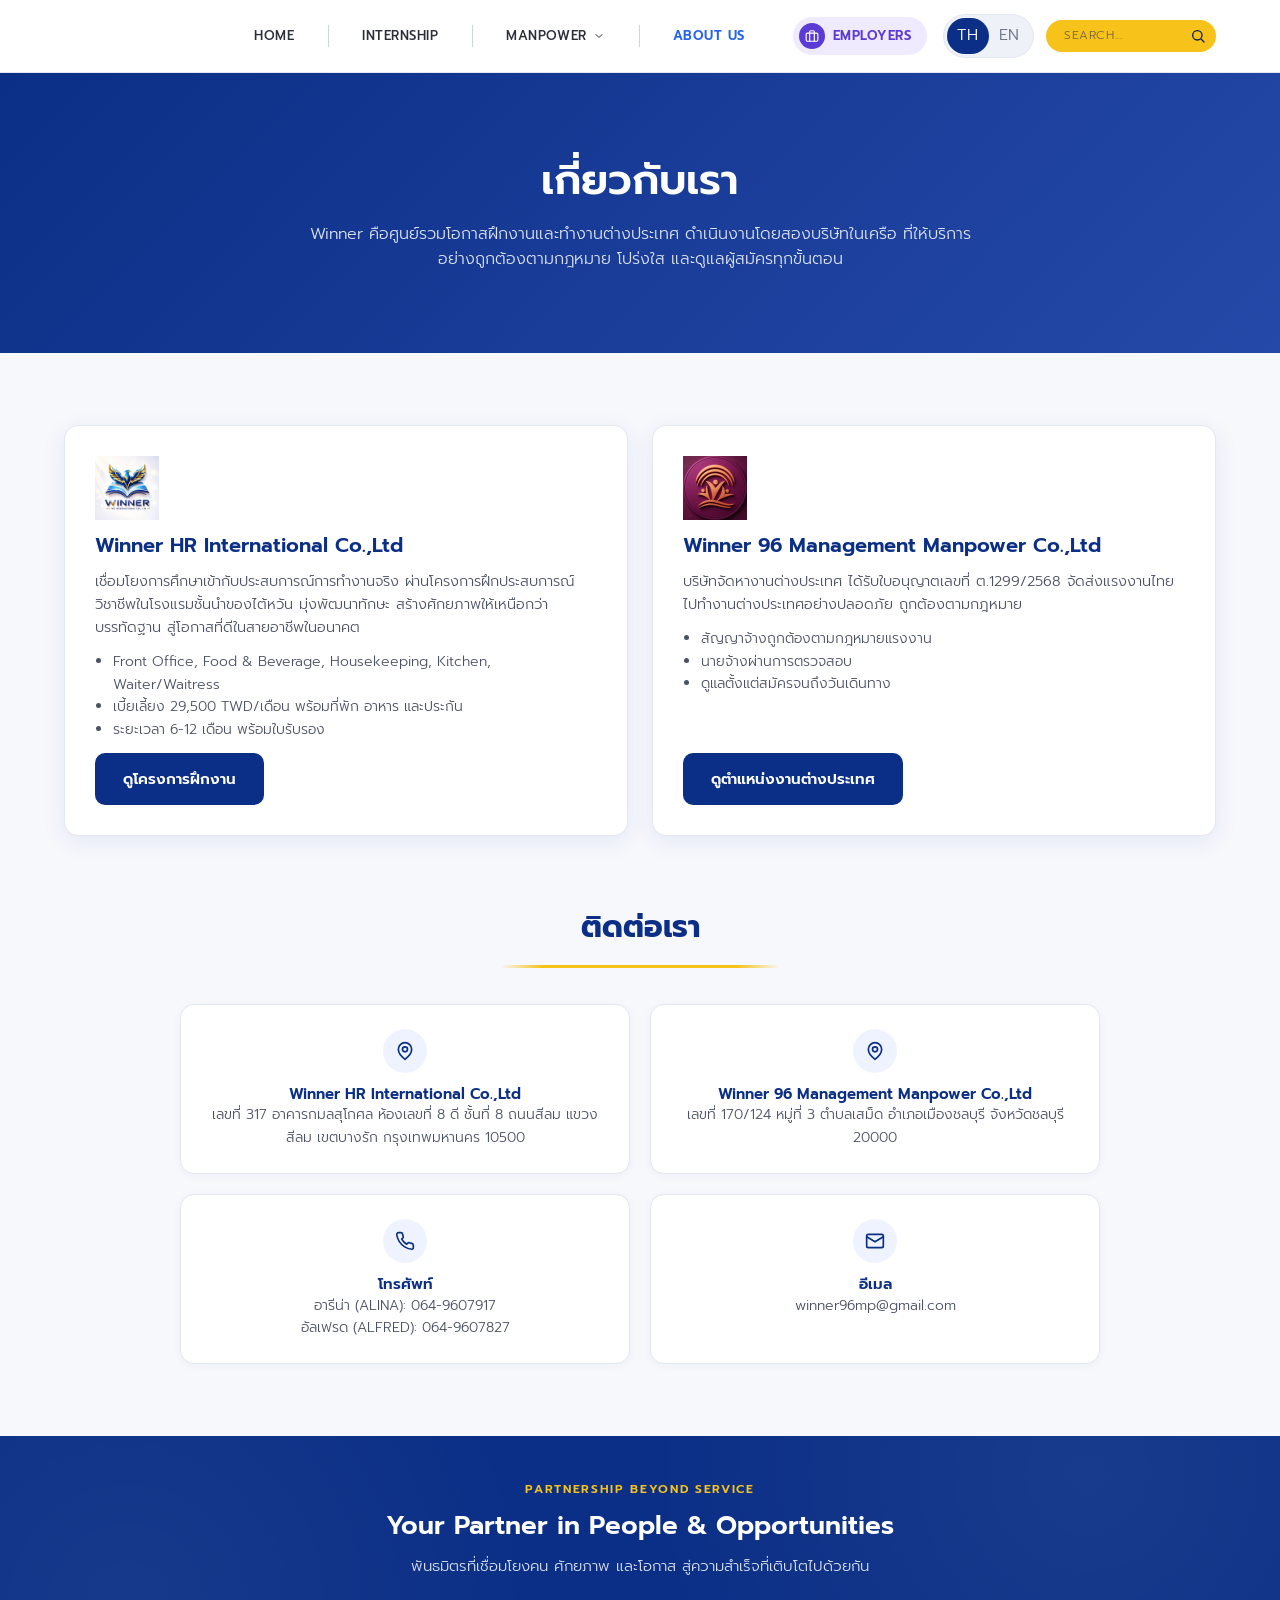
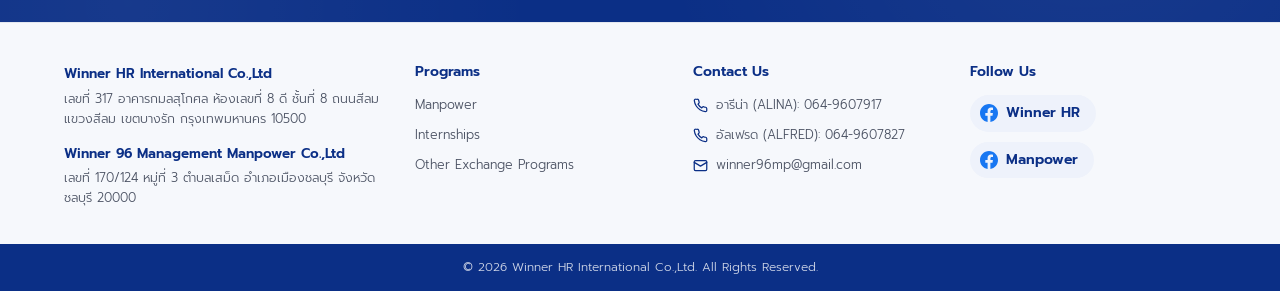
==== commit 79a396b2: "Add Translate Eng" ====
--- a/about.html
+++ b/about.html
@@ -50,14 +50,15 @@
 
   <script src="js/config.js"></script>
   <script src="js/jobs-data.js"></script>
+  <script src="js/i18n-en.js"></script>
   <script src="js/layout.js"></script>
   <script>
     (function () {
       const C = WINNER_CONFIG.contact;
       document.getElementById("contact-grid").innerHTML = `
-        <div class="contact-item reveal"><span class="b-icon">${ICONS.mapPin}</span><h4>ที่อยู่</h4><p>${C.address}</p></div>
-        <div class="contact-item reveal"><span class="b-icon">${ICONS.phone}</span><h4>โทรศัพท์ / Line</h4>
-          <p>${C.phones.map((p) => `${p.name}: <a href="tel:${p.tel}">${p.display}</a>`).join("<br>")}<br><a href="${C.lineUrl}" target="_blank" rel="noopener">Line: ${C.line}</a></p></div>
+        ${Object.values(C.addresses).map((a) => `<div class="contact-item reveal"><span class="b-icon">${ICONS.mapPin}</span><h4>${a.company}</h4><p>${a.th}</p></div>`).join("")}
+        <div class="contact-item reveal"><span class="b-icon">${ICONS.phone}</span><h4>โทรศัพท์</h4>
+          <p>${C.phones.map((p) => `${p.name}: <a href="tel:${p.tel}">${p.display}</a>`).join("<br>")}</p></div>
         <div class="contact-item reveal"><span class="b-icon">${ICONS.mail}</span><h4>อีเมล</h4><p><a href="mailto:${C.email}">${C.email}</a></p></div>`;
     })();
   </script>
--- a/css/style.css
+++ b/css/style.css
@@ -92,6 +92,20 @@
 .main-nav > a, .nav-dropdown { position: relative; }
 .main-nav > a:hover, .nav-dropdown > .nav-link:hover, .main-nav .active { color: var(--blue); }
 .main-nav .active { font-weight: 600; }
+/* เมนูนายจ้าง: ปุ่มสีม่วงแยกจากเมนูอื่น */
+.main-nav > a.nav-emp {
+  margin-left: 14px; padding: 6px 16px 6px 6px; gap: 8px; border-radius: 999px;
+  background: #efeafe; color: #5b3ad6; font-weight: 600;
+  transition: background .2s, color .2s;
+}
+.main-nav > a.nav-emp::before { display: none; }
+.nav-emp-ic {
+  width: 26px; height: 26px; border-radius: 50%; flex: none;
+  display: grid; place-items: center; background: #5b3ad6; color: #fff;
+}
+.nav-emp-ic svg { width: 14px; height: 14px; }
+.main-nav > a.nav-emp:hover, .main-nav > a.nav-emp.active { background: #5b3ad6; color: #fff; }
+.main-nav > a.nav-emp:hover .nav-emp-ic, .main-nav > a.nav-emp.active .nav-emp-ic { background: #fff; color: #5b3ad6; }
 .nav-dropdown .chev { width: 12px; height: 12px; transition: transform .2s; }
 .dropdown-menu {
   position: absolute; top: calc(100% + 6px); left: 50%; transform: translate(-50%, 6px);
@@ -114,6 +128,17 @@
 .dropdown-menu .dd-label { font-size: 11px; font-weight: 600; letter-spacing: .08em; color: var(--muted); padding: 6px 12px 4px; text-transform: uppercase; }
 .dropdown-menu hr { border: 0; border-top: 1px solid var(--line); margin: 6px 4px; }
 
+/* ส่วนขวาของแถบหัว: ปุ่มภาษา + ช่องค้นหา */
+.header-tools { justify-self: end; display: flex; align-items: center; gap: 12px; }
+.lang-switch {
+  display: inline-flex; padding: 3px; border-radius: 999px; background: #eef1f8; border: 1px solid var(--line);
+}
+.lang-switch button {
+  border: 0; background: transparent; cursor: pointer; padding: 5px 10px; border-radius: 999px;
+  font: 600 12px/1 inherit; font-family: inherit; letter-spacing: .04em; color: #6b7389; transition: background .2s, color .2s;
+}
+.lang-switch button:hover { color: var(--navy); }
+.lang-switch button.on { background: var(--navy); color: #fff; }
 .search {
   justify-self: end; display: flex; align-items: center;
   background: var(--yellow); border-radius: 999px; padding: 4px 6px 4px 16px; width: 170px;
@@ -152,6 +177,28 @@
   background: rgba(0,0,0,.45); color: #fff; opacity: .75; pointer-events: none;
 }
 .media.has-img .img-hint { display: none; }
+
+/* ---------- Animated loading skeleton ----------
+   .media → <span class="sk"> (สร้างโดย initMedia) ทับกรอบระหว่างโหลด แล้วจางหาย
+   .ps-photo / .ann-slide → แถบแสงอยู่ใต้ <img> รูปโหลดเสร็จก็บังแถบเอง */
+@keyframes sk-shimmer { from { transform: translateX(-100%); } to { transform: translateX(100%); } }
+.sk {
+  position: absolute; inset: 0; z-index: 6; overflow: hidden; pointer-events: none;
+  background: #e6ebf5; transition: opacity .4s ease;
+}
+.sk::after, .ps-photo::before, .ann-slide::before {
+  content: ""; position: absolute; inset: 0;
+  background: linear-gradient(100deg, transparent 20%, rgba(255, 255, 255, .65) 50%, transparent 80%);
+  animation: sk-shimmer 1.3s ease-in-out infinite;
+}
+.media:not(.is-loading) > .sk { opacity: 0; }
+.ps-photo::before { z-index: 0; }
+.ps-photo.missing::before { display: none; }
+body .ann-slide { background: #dfe5f2; }
+.ann-slide::before { z-index: -1; }
+@media (prefers-reduced-motion: reduce) {
+  .sk::after, .ps-photo::before, .ann-slide::before { animation-duration: 2.6s; }
+}
 
 /* =========================================================
    Hero carousel (home)
@@ -209,7 +256,7 @@
    Intro + category cards
    ========================================================= */
 .intro-title { font-size: clamp(20px, 2.4vw, 28px); font-weight: 700; max-width: 900px; margin: 0 auto; }
-.intro-quote { color: #4b5263; max-width: 720px; margin: 18px auto 0; font-size: 15px; }
+.intro-quote { color: #4b5263; max-width: 750px; margin: 18px auto 0; font-size: 15px; }
 
 .cat-grid { display: grid; grid-template-columns: repeat(3, 1fr); gap: 20px; }
 .cat-card {
@@ -343,16 +390,20 @@
     radial-gradient(circle at 85% 20%, rgba(255,255,255,.06), transparent 40%),
     radial-gradient(circle at 10% 90%, rgba(255,255,255,.05), transparent 35%),
     var(--navy);
-  color: #fff; padding: 80px 0;
-}
-.cta-band h2 { color: #fff; font-size: clamp(18px, 2vw, 24px); font-weight: 500; line-height: 1.55; }
-.cta-band p { margin-top: 26px; font-size: 14px; color: rgba(255,255,255,.85); max-width: 880px; }
+  color: #fff; padding: 44px 0; text-align: center;
+}
+.cta-kicker { display: block; font-size: 12px; font-weight: 600; letter-spacing: .14em; text-transform: uppercase; color: var(--yellow); }
+.cta-band h2 { color: #fff; margin-top: 8px; font-size: clamp(20px, 2.2vw, 26px); font-weight: 600; line-height: 1.4; }
+.cta-band p { margin: 10px auto 0; font-size: 15px; color: rgba(255,255,255,.85); max-width: 640px; }
+@media (max-width: 640px) { .cta-band { padding: 32px 0; } }
 
 .site-footer { background: var(--bg-soft); padding: 40px 0 0; border-top: 1px solid var(--line); }
 .footer-grid { display: grid; grid-template-columns: 1.3fr 1fr 1fr 1fr; gap: 32px; padding-bottom: 36px; }
 .footer-brand img { height: 50px; width: auto; margin-bottom: 14px; }
 .footer-brand .footer-name { font-weight: 600; color: var(--navy); font-size: 15px; margin-bottom: 10px; }
 .footer-brand p { font-size: 12.5px; color: #4b5263; }
+.footer-addr + .footer-addr { margin-top: 14px; }
+.footer-brand .footer-addr .footer-name { font-size: 13.5px; margin-bottom: 4px; }
 .footer-col h4 { font-size: 14px; font-weight: 600; margin-bottom: 14px; }
 .footer-col a, .footer-col li { display: flex; align-items: center; gap: 8px; font-size: 12.5px; color: #4b5263; margin-bottom: 10px; }
 .footer-col a:hover { color: var(--navy); }
@@ -402,19 +453,19 @@
 .pg-wrap .poster { aspect-ratio: 1409 / 1116; min-height: 0; background-size: cover; background-position: center; } /* ตามสัดส่วนรูป taiwan-fnb-poster.jpg */
 .pg-head { margin-bottom: 0; }
 
-/* ===== หน้า Internship: ระยะห่างสม่ำเสมอทุกหัวข้อ =====
+/* ===== ระยะห่างสม่ำเสมอทุกหัวข้อ (<body class="even-sections">: หน้า Internship, Employers) =====
    - ทุกส่วนเว้นบน/ล่างเท่ากัน (ระยะระหว่างหัวข้อ = 2 × --sec-gap)
    - หัวข้อ → เนื้อหา ห่างเท่ากันทุกส่วน (--head-gap) */
-body[data-page="internship"] { --sec-gap: 44px; --head-gap: 32px; }
-body[data-page="internship"] main > .section { padding: var(--sec-gap) 0; }
-body[data-page="internship"] main > .section:first-of-type,
-body[data-page="internship"] .tw-banner + .section { padding-top: calc(var(--sec-gap) + 12px); }
-body[data-page="internship"] main > .section:last-child { padding-bottom: calc(var(--sec-gap) + 20px); }
-body[data-page="internship"] main > .section .text-center.reveal:first-child { margin-bottom: var(--head-gap); }
-body[data-page="internship"] main > .section .text-center.reveal:first-child + * { margin-top: 0; }
-body[data-page="internship"] .section-sub { margin-top: 10px; }
-body[data-page="internship"] .title-underline { margin-top: 16px; }
-@media (max-width: 640px) { body[data-page="internship"] { --sec-gap: 32px; --head-gap: 24px; } }
+body.even-sections { --sec-gap: 44px; --head-gap: 32px; }
+body.even-sections main > .section { padding: var(--sec-gap) 0; }
+body.even-sections main > .section:first-child,
+body.even-sections .tw-banner + .section, body.even-sections .emp-hero + .section { padding-top: calc(var(--sec-gap) + 12px); }
+body.even-sections main > .section:last-child { padding-bottom: calc(var(--sec-gap) + 20px); }
+body.even-sections main > .section .text-center.reveal:first-child { margin-bottom: var(--head-gap); }
+body.even-sections main > .section .text-center.reveal:first-child + * { margin-top: 0; }
+body.even-sections .section-sub { margin-top: 10px; }
+body.even-sections .title-underline { margin-top: 16px; }
+@media (max-width: 640px) { body.even-sections { --sec-gap: 32px; --head-gap: 24px; } }
 .pg-head .section-sub { max-width: 950px; margin-left: auto; margin-right: auto; }
 .pg-title { font-size: clamp(21px, 2.2vw, 27px); font-weight: 700; color: var(--navy); line-height: 1.3; margin-top: 8px; }
 .pg-lead { color: var(--muted); font-size: 15px; margin-top: 10px; max-width: 560px; }
@@ -700,7 +751,7 @@
 .brand-card p { color: #4b5263; font-size: 14.5px; }
 .brand-card ul { margin: 0; padding-left: 18px; color: #4b5263; font-size: 14px; }
 .brand-card .btn { align-self: flex-start; margin-top: auto; }
-.contact-grid { display: grid; grid-template-columns: repeat(3, 1fr); gap: 20px; }
+.contact-grid { display: grid; grid-template-columns: repeat(2, 1fr); gap: 20px; max-width: 920px; margin-inline: auto; }
 .contact-item { background: #fff; border: 1px solid var(--line); border-radius: var(--radius); padding: 24px; text-align: center; box-shadow: 0 2px 10px rgba(11,47,134,.04); }
 .contact-item .b-icon { width: 44px; height: 44px; border-radius: 50%; background: #eef3ff; color: var(--navy); display: grid; place-items: center; margin: 0 auto 12px; }
 .contact-item .b-icon svg { width: 20px; height: 20px; }
@@ -724,20 +775,29 @@
   .apply-aside { position: static; }
 }
 @media (max-width: 900px) {
+  /* backdrop-filter ทำให้เมนู position:fixed ยึดขนาดตามแถบหัว (สูงแค่ 64px) → ปิดบนมือถือ */
+  .site-header { backdrop-filter: none; background: #fff; }
   .header-inner { grid-template-columns: auto 1fr auto; min-height: 64px; }
   .brand img { height: 44px; }
   .nav-toggle { display: grid; place-items: center; grid-column: 3; }
+  .header-tools { grid-column: 2; grid-row: 1; }
+  .header-tools .search { display: none; }
   .search { display: none; }
   .main-nav {
-    position: fixed; top: 64px; left: 0; right: 0; bottom: 0; z-index: 49;
-    flex-direction: column; align-items: stretch; background: #fff; padding: 12px 20px 30px;
+    position: fixed; top: 64px; left: 0; right: 0; bottom: 0; height: calc(100dvh - 64px); z-index: 49;
+    flex-direction: column; align-items: stretch; background: #fff; padding: 8px 20px 30px;
+    border-top: 1px solid var(--line);
     opacity: 0; visibility: hidden; transform: translateY(-10px);
     transition: opacity .25s ease, transform .25s ease, visibility .25s; overflow-y: auto;
   }
   .main-nav.open { opacity: 1; visibility: visible; transform: none; }
   .main-nav > * + *::before { display: none; }
   .main-nav > a, .nav-dropdown > .nav-link { padding: 16px 6px; border-bottom: 1px solid var(--line); width: 100%; justify-content: space-between; font-size: 15px; }
-  .dropdown-menu { position: static; transform: none; opacity: 1; visibility: visible; box-shadow: none; border: 0; padding: 4px 0 8px 12px; display: none; min-width: 0; }
+  .main-nav > a.active, .nav-dropdown > .nav-link.active { color: var(--navy); box-shadow: inset 3px 0 0 var(--yellow); padding-left: 14px; }
+  .main-nav > a.nav-emp { margin: 14px 0 0; padding: 10px 14px 10px 10px; justify-content: flex-start; border-bottom: 0; box-shadow: none; }
+  .main-nav > a.nav-emp.active { padding-left: 10px; color: #fff; }
+  .dropdown-menu { position: static; transform: none; opacity: 1; visibility: visible; box-shadow: none; border: 0; border-radius: 10px; background: var(--bg-soft); margin: 6px 0 4px; padding: 6px; display: none; min-width: 0; }
+  .dropdown-menu a, .dropdown-menu .disabled { padding: 11px 12px; }
   .nav-dropdown.open .dropdown-menu { display: block; transform: none; }
   .nav-dropdown:hover .dropdown-menu { transform: none; }
   .main-nav .search-mobile { display: flex; width: 100%; margin-top: 20px; }
@@ -877,18 +937,14 @@
 .test-add[hidden], .test-remove[hidden] { display: none; }
 
 /* Internship banner: full image (no crop), blurred copy fills the sides on wide screens */
-.tw-banner { position: relative; overflow: hidden; display: flex; justify-content: center; background: var(--navy-900); }
+/* เหมือนแบนเนอร์ Winner HR หน้า Home: กรอบ 970:250 (มือถือ 2.6) แสดงรูปเต็มไม่ครอป + ขอบเบลอเติมด้านข้าง */
+.tw-banner { position: relative; overflow: hidden; aspect-ratio: 970 / 250; background: var(--navy-900); }
 .tw-banner-bg {
-  position: absolute; inset: -40px; background-position: center; background-size: cover;
-  filter: blur(28px) brightness(.55) saturate(1.2);
-}
-/* กรอบขนาดเดิม (กว้างสุด 1440 × สูง 560) แต่รูปไม่ถูกยืด: object-fit contain แสดงรูปตามสัดส่วนจริง
-   ที่ความสูง 560px รูปกว้าง ~863px (ต้นฉบับ 940×610) จึงไม่ถูกขยายเกินขนาดจริง → คมชัด */
-.tw-banner img {
-  position: relative; display: block; width: 100%; max-width: 1440px; height: 560px;
-  object-fit: contain; filter: drop-shadow(0 16px 40px rgba(0,0,0,.4));
-}
-@media (max-width: 900px) { .tw-banner { padding: 0; } .tw-banner img { height: auto; filter: none; } }
+  position: absolute; inset: -30px; background-position: center; background-size: cover;
+  filter: blur(24px) brightness(.85);
+}
+.tw-banner img { position: absolute; inset: 0; display: block; width: 100%; height: 100%; object-fit: contain; }
+@media (max-width: 640px) { .tw-banner { aspect-ratio: 2.6; } }
 
 /* Banners with real images: keep the image's own proportions so baked-in text is never cropped */
 .slide { aspect-ratio: 970 / 250; min-height: 0; }
@@ -1228,3 +1284,60 @@
   .cat-card .cat-info { position: relative; inset: auto; width: 100%; }
   .cat-card .cat-logo, .cat-card .cat-label, .cat-card .soon-badge { display: none; }
 }
+
+/* ===== หน้า Employers (สำหรับนายจ้างต่างประเทศ) ===== */
+.emp-hero { background: linear-gradient(160deg, #0d1b3d 0%, #142a5c 100%); color: #fff; padding: 64px 0 56px; }
+.emp-hero .container { max-width: 920px; }
+.emp-pill { display: inline-flex; align-items: center; gap: 8px; font-size: 12.5px; padding: 6px 14px; border-radius: 999px; background: rgba(255, 255, 255, .1); border: 1px solid rgba(255, 255, 255, .22); }
+.emp-pill svg { width: 16px; height: 16px; color: var(--yellow); }
+.emp-hero h1 { color: #fff; font-size: clamp(28px, 4vw, 44px); font-weight: 700; line-height: 1.2; margin-top: 18px; }
+.emp-hero p { color: rgba(255, 255, 255, .85); font-size: 15.5px; line-height: 1.7; margin-top: 14px; max-width: 760px; }
+.emp-hero-actions { display: flex; flex-wrap: wrap; gap: 12px; margin-top: 26px; }
+.emp-prose { max-width: 820px; margin: 0 auto; text-align: center; }
+.emp-prose p { color: #4b5263; font-size: 15px; line-height: 1.75; }
+.emp-prose p + p { margin-top: 12px; }
+.emp-prose b { color: var(--navy); }
+
+/* Roles: การ์ดรูป · ชี้เมาส์แล้วขึ้นคำอธิบาย (แบบเดียวกับการ์ดหน้า Home) */
+.role-grid { display: grid; grid-template-columns: repeat(3, 1fr); gap: 20px; }
+.role-card {
+  position: relative; display: block; aspect-ratio: 4 / 3.4; border-radius: var(--radius); overflow: hidden; color: #fff;
+  box-shadow: var(--shadow); --ph: linear-gradient(150deg, #c9d3ea, #6f82b3);
+  background-size: cover; background-position: center; transition: transform .3s ease, box-shadow .3s ease;
+}
+.role-card::after { content: ""; position: absolute; inset: 0; background: linear-gradient(180deg, rgba(10, 16, 40, 0) 40%, rgba(10, 16, 40, .78) 100%); }
+.role-card:hover, .role-card:focus-visible { transform: translateY(-6px); box-shadow: var(--shadow-lg); }
+.role-card:hover::before, .role-card:focus-visible::before { opacity: 1; }
+.rc-name { position: absolute; left: 18px; right: 18px; bottom: 16px; z-index: 2; display: flex; align-items: center; gap: 10px; font-weight: 600; font-size: 16px; line-height: 1.3; transition: opacity .25s; }
+.rc-name i { flex: none; width: 34px; height: 34px; border-radius: 50%; background: rgba(255, 255, 255, .18); border: 1px solid rgba(255, 255, 255, .4); display: grid; place-items: center; }
+.rc-name svg { width: 17px; height: 17px; }
+.rc-info { position: absolute; inset: 0; z-index: 2; display: flex; flex-direction: column; justify-content: center; gap: 8px; padding: 22px; opacity: 0; transform: translateY(10px); transition: opacity .3s ease, transform .3s ease; }
+.rc-info b { font-size: 19px; line-height: 1.3; }
+.rc-info b::before { content: ""; display: block; width: 26px; height: 3px; border-radius: 3px; background: var(--yellow); margin-bottom: 10px; }
+.rc-info small { font-size: 14px; line-height: 1.6; opacity: .92; }
+.rc-info em { font-style: normal; font-weight: 600; font-size: 13.5px; margin-top: 6px; color: var(--yellow); }
+.role-card:hover .rc-info, .role-card:focus-visible .rc-info { opacity: 1; transform: none; }
+.role-card:hover .rc-name, .role-card:focus-visible .rc-name { opacity: 0; }
+@media (hover: none) {
+  .role-card { aspect-ratio: auto; min-height: 220px; }
+  .role-card::before { opacity: .82; }
+  .rc-info { opacity: 1; transform: none; justify-content: flex-end; }
+  .rc-name { display: none; }
+}
+
+.emp-steps { list-style: none; padding: 0; margin: 0 auto; max-width: 960px; display: grid; grid-template-columns: repeat(2, 1fr); gap: 14px; counter-reset: emp; }
+.emp-steps li { counter-increment: emp; position: relative; padding: 16px 16px 16px 58px; background: #fff; border: 1px solid var(--line); border-radius: 12px; }
+.emp-steps li::before { content: counter(emp); position: absolute; left: 16px; top: 16px; width: 30px; height: 30px; border-radius: 50%; background: var(--navy); color: #fff; font-weight: 600; font-size: 14px; display: grid; place-items: center; }
+.emp-steps b { display: block; color: var(--navy); font-size: 15px; }
+.emp-steps span { font-size: 13.5px; color: var(--muted); }
+@media (max-width: 860px) { .role-grid { grid-template-columns: 1fr 1fr; } }
+@media (max-width: 560px) {
+  .emp-hero { padding: 44px 0 40px; }
+  .role-grid, .emp-steps { grid-template-columns: 1fr; }
+}
+
+/* หน้า Manpower: ปุ่มเลือก "หางาน / นายจ้าง" */
+.audience-switch { display: inline-flex; gap: 6px; padding: 5px; margin-top: 22px; background: #fff; border: 1px solid var(--line); border-radius: 999px; box-shadow: var(--shadow); }
+.audience-switch a { padding: 9px 20px; border-radius: 999px; font-size: 14px; font-weight: 600; color: var(--navy); transition: background .2s, color .2s; }
+.audience-switch a.on, .audience-switch a:hover { background: var(--navy); color: #fff; }
+.form-card .form-sub + .form-grid { margin-top: 22px; }
